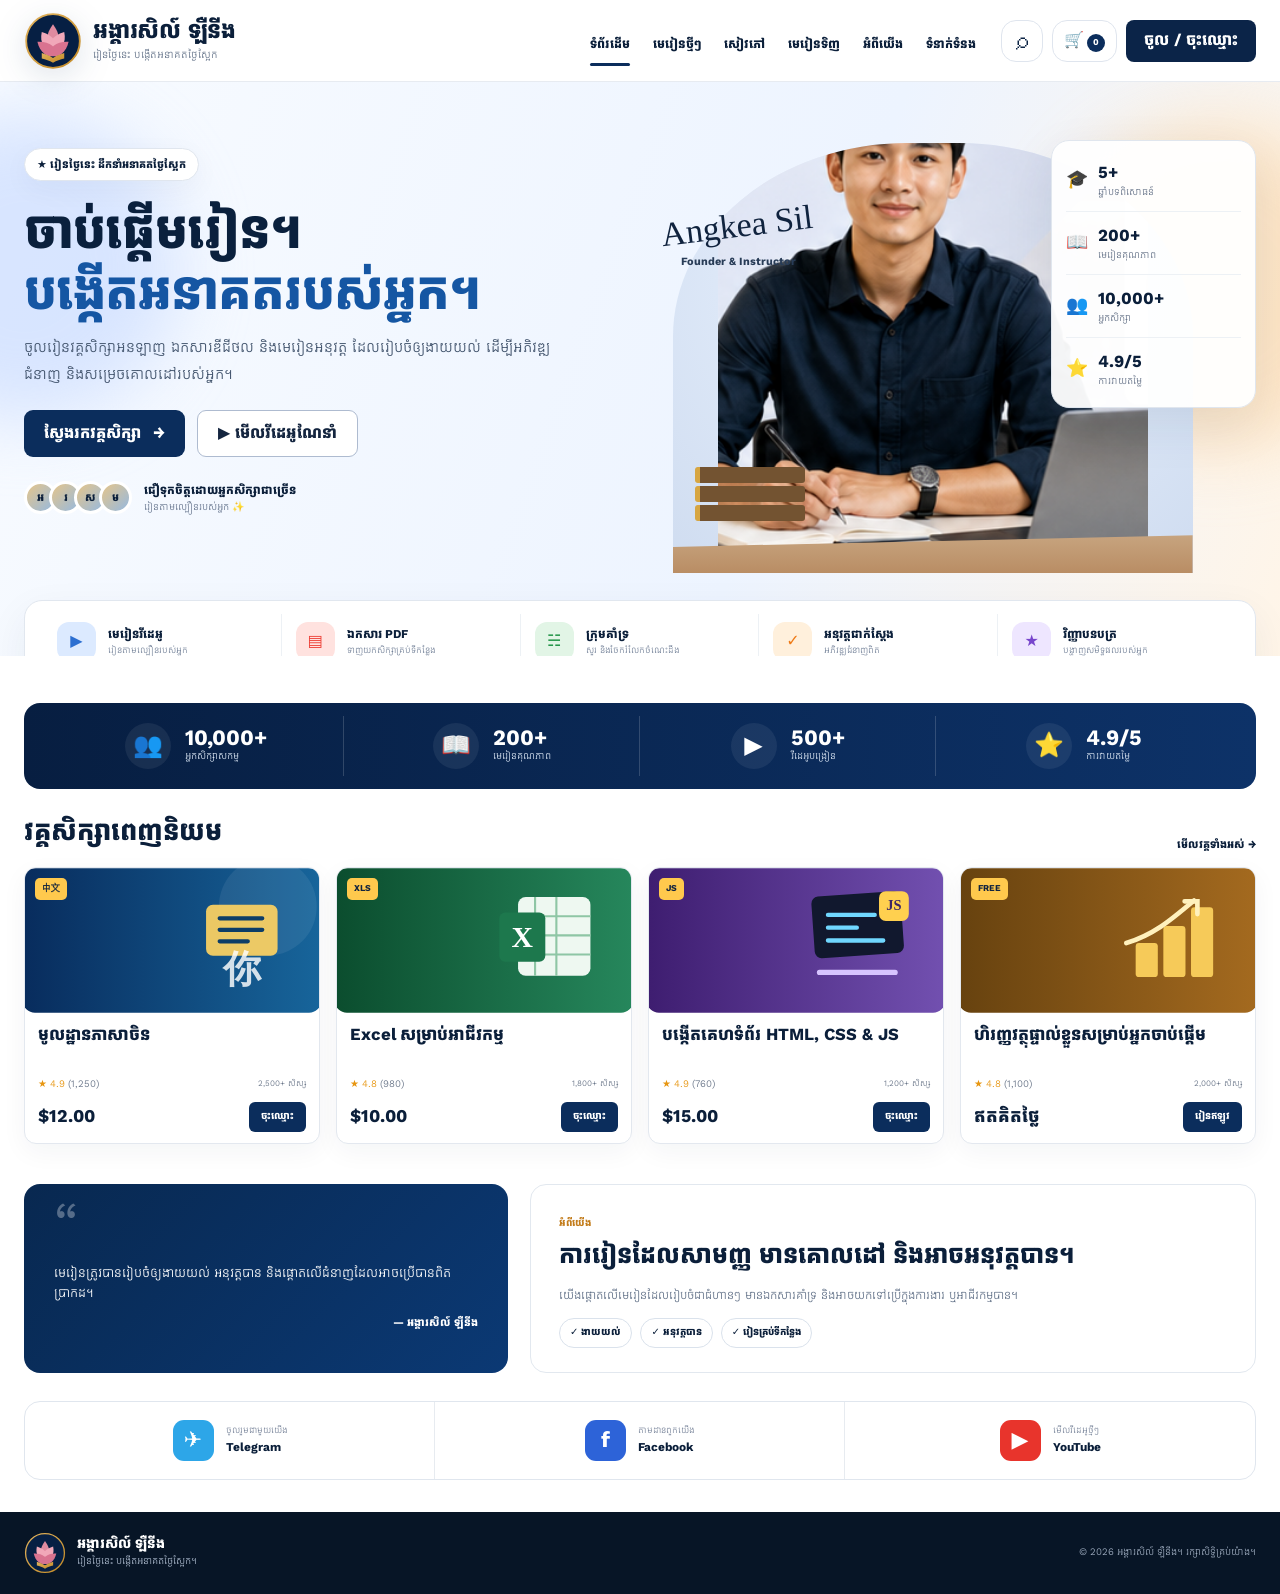
==== index.html @ fa9a6a2e "Add files via upload" ====
<!doctype html>
<html lang="km">
<head>
  <meta charset="utf-8">
  <meta name="viewport" content="width=device-width, initial-scale=1">
  <meta name="description" content="អង្គារសិល៍ ឡឺនីង — វគ្គសិក្សាអនឡាញ និងជំនាញអនុវត្ត។">
  <meta name="theme-color" content="#ffffff">
  <title>អង្គារសិល៍ ឡឺនីង</title>
  <link rel="preconnect" href="https://fonts.googleapis.com">
  <link rel="preconnect" href="https://fonts.gstatic.com" crossorigin>
  <link href="https://fonts.googleapis.com/css2?family=Kantumruy+Pro:wght@400;500;600;700;800&display=swap" rel="stylesheet">
  <link rel="stylesheet" href="style.css">
</head>
<body>
<header class="site-header" id="home">
  <div class="container nav-wrap">
    <a class="brand" href="#home" aria-label="អង្គារសិល៍ ឡឺនីង">
      <img src="assets/logo.svg" alt="ឡូហ្គូ អង្គារសិល៍ ឡឺនីង">
      <span>
        <strong>អង្គារសិល៍ ឡឺនីង</strong>
        <small>រៀនថ្ងៃនេះ បង្កើតអនាគតថ្ងៃស្អែក</small>
      </span>
    </a>
    <button class="menu-toggle" id="menuToggle" type="button">☰</button>
    <nav id="navMenu">
      <a class="active" href="#home">ទំព័រដើម</a>
      <a href="#" id="popularCoursesBtn">មេរៀនថ្មីៗ</a>
      <a href="#" id="ebooksBtn">សៀវភៅ</a>
      <a href="my-courses.html">មេរៀនទិញ</a>
      <a href="#about">អំពីយើង</a>
      <a href="#contact">ទំនាក់ទំនង</a>
    </nav>
    <div class="nav-actions">
      <button class="round-btn" id="searchBtn" aria-label="ស្វែងរក">⌕</button>
      <button class="cart-btn" id="cartBtn" aria-label="កន្ត្រក">🛒<b>0</b></button>
      <button class="dark-btn login-open">ចូល / ចុះឈ្មោះ</button>
    </div>
  </div>
</header>

<main>
  <section class="hero">
    <div class="hero-decor hero-decor-a"></div>
    <div class="hero-decor hero-decor-b"></div>
    <div class="container hero-grid">
      <div class="hero-copy">
        <div class="hero-pill">★ រៀនថ្ងៃនេះ ដឹកនាំអនាគតថ្ងៃស្អែក</div>
        <h1>ចាប់ផ្តើមរៀន។<br><span>បង្កើតអនាគតរបស់អ្នក។</span></h1>
        <p>ចូលរៀនវគ្គសិក្សាអនឡាញ ឯកសារឌីជីថល និងមេរៀនអនុវត្ត ដែលរៀបចំឲ្យងាយយល់ ដើម្បីអភិវឌ្ឍជំនាញ និងសម្រេចគោលដៅរបស់អ្នក។</p>
        <div class="hero-buttons">
          <a class="primary-btn" href="#courses">ស្វែងរកវគ្គសិក្សា <span>→</span></a>
          <button class="outline-btn" id="watchIntro" type="button">▶ មើលវីដេអូណែនាំ</button>
        </div>
        <div class="trust-row">
          <div class="avatar-stack"><span>អ</span><span>រ</span><span>ស</span><span>ម</span></div>
          <div><strong>ជឿទុកចិត្តដោយអ្នកសិក្សាជាច្រើន</strong><small>រៀនតាមល្បឿនរបស់អ្នក ✨</small></div>
        </div>
      </div>

      <div class="hero-visual">
        <div class="signature-card"><span>Angkea Sil</span><small>Founder & Instructor</small></div>
        <div class="instructor-stage">
          <img class="instructor-img" src="assets/instructor-reference.png" alt="គ្រូបង្រៀន">
          <div class="desk-books"><i></i><i></i><i></i></div>
        </div>
        <div class="hero-stats">
          <article><b>🎓</b><div><strong>5+</strong><small>ឆ្នាំបទពិសោធន៍</small></div></article>
          <article><b>📖</b><div><strong>200+</strong><small>មេរៀនគុណភាព</small></div></article>
          <article><b>👥</b><div><strong>10,000+</strong><small>អ្នកសិក្សា</small></div></article>
          <article><b>⭐</b><div><strong>4.9/5</strong><small>ការវាយតម្លៃ</small></div></article>
        </div>
      </div>
    </div>

    <div class="container feature-strip" id="ebooks">
      <article><span class="ic blue">▶</span><div><strong>មេរៀនវីដេអូ</strong><small>រៀនតាមល្បឿនរបស់អ្នក</small></div></article>
      <article><span class="ic red">▤</span><div><strong>ឯកសារ PDF</strong><small>ទាញយកសិក្សាគ្រប់ទីកន្លែង</small></div></article>
      <article><span class="ic green">☵</span><div><strong>ក្រុមគាំទ្រ</strong><small>សួរ និងចែករំលែកចំណេះដឹង</small></div></article>
      <article><span class="ic orange">✓</span><div><strong>អនុវត្តជាក់ស្តែង</strong><small>អភិវឌ្ឍជំនាញពិត</small></div></article>
      <article><span class="ic purple">★</span><div><strong>វិញ្ញាបនបត្រ</strong><small>បង្ហាញសមិទ្ធផលរបស់អ្នក</small></div></article>
    </div>
  </section>

  <section class="numbers-section">
    <div class="container numbers-bar">
      <article><span>👥</span><div><strong>10,000+</strong><small>អ្នកសិក្សាសកម្ម</small></div></article>
      <article><span>📖</span><div><strong>200+</strong><small>មេរៀនគុណភាព</small></div></article>
      <article><span>▶</span><div><strong>500+</strong><small>វីដេអូបង្រៀន</small></div></article>
      <article><span>⭐</span><div><strong>4.9/5</strong><small>ការវាយតម្លៃ</small></div></article>
    </div>
  </section>

  <section class="courses" id="courses">
    <div class="container">
      <div class="section-head"><h2>វគ្គសិក្សាពេញនិយម</h2><a href="#courses">មើលវគ្គទាំងអស់ →</a></div>
      <div class="course-grid">
        <article class="course-card">
          <div class="course-thumb"><img src="assets/course-chinese-v12.svg" alt="មូលដ្ឋានភាសាចិន"><span>中文</span></div>
          <div class="course-body"><h3>មូលដ្ឋានភាសាចិន</h3><div class="course-meta">★ 4.9 <em>(1,250)</em><small>2,500+ សិស្ស</small></div><div class="course-bottom"><strong>$12.00</strong><a class="enroll-btn" href="payment.html?courseId=chinese-basics">ចុះឈ្មោះ</a></div></div>
        </article>
        <article class="course-card">
          <div class="course-thumb"><img src="assets/course-excel-v12.svg" alt="Excel សម្រាប់អាជីវកម្ម"><span>XLS</span></div>
          <div class="course-body"><h3>Excel សម្រាប់អាជីវកម្ម</h3><div class="course-meta">★ 4.8 <em>(980)</em><small>1,800+ សិស្ស</small></div><div class="course-bottom"><strong>$10.00</strong><a class="enroll-btn" href="payment.html?courseId=excel-business">ចុះឈ្មោះ</a></div></div>
        </article>
        <article class="course-card">
          <div class="course-thumb"><img src="assets/course-web-v12.svg" alt="បង្កើតគេហទំព័រ"><span>JS</span></div>
          <div class="course-body"><h3>បង្កើតគេហទំព័រ HTML, CSS & JS</h3><div class="course-meta">★ 4.9 <em>(760)</em><small>1,200+ សិស្ស</small></div><div class="course-bottom"><strong>$15.00</strong><a class="enroll-btn" href="payment.html?courseId=website-basics">ចុះឈ្មោះ</a></div></div>
        </article>
        <article class="course-card" id="free">
          <div class="course-thumb"><img src="assets/course-finance-v12.svg" alt="ហិរញ្ញវត្ថុផ្ទាល់ខ្លួន"><span>FREE</span></div>
          <div class="course-body"><h3>ហិរញ្ញវត្ថុផ្ទាល់ខ្លួនសម្រាប់អ្នកចាប់ផ្តើម</h3><div class="course-meta">★ 4.8 <em>(1,100)</em><small>2,000+ សិស្ស</small></div><div class="course-bottom"><strong>ឥតគិតថ្លៃ</strong><button class="free-btn">រៀនឥឡូវ</button></div></div>
        </article>
      </div>
    </div>
  </section>

  <section class="lower-content" id="about">
    <div class="container lower-grid">
      <article class="testimonial"><span>“</span><p>មេរៀនត្រូវបានរៀបចំឲ្យងាយយល់ អនុវត្តបាន និងផ្តោតលើជំនាញដែលអាចប្រើបានពិតប្រាកដ។</p><strong>— អង្គារសិល៍ ឡឺនីង</strong></article>
      <article class="about-card"><small>អំពីយើង</small><h2>ការរៀនដែលសាមញ្ញ មានគោលដៅ និងអាចអនុវត្តបាន។</h2><p>យើងផ្តោតលើមេរៀនដែលរៀបចំជាជំហានៗ មានឯកសារគាំទ្រ និងអាចយកទៅប្រើក្នុងការងារ ឬអាជីវកម្មបាន។</p><div class="chips"><span>✓ ងាយយល់</span><span>✓ អនុវត្តបាន</span><span>✓ រៀនគ្រប់ទីកន្លែង</span></div></article>
    </div>
  </section>

  <section class="social" id="contact"><div class="container social-grid"><a href="#"><b class="telegram">✈</b><span><small>ចូលរួមជាមួយយើង</small><strong>Telegram</strong></span></a><a href="#"><b class="facebook">f</b><span><small>តាមដានពួកយើង</small><strong>Facebook</strong></span></a><a href="#"><b class="youtube">▶</b><span><small>មើលវីដេអូថ្មីៗ</small><strong>YouTube</strong></span></a></div></section>
</main>

<footer><div class="container footer-wrap"><a class="brand footer-brand" href="#home"><img src="assets/logo.svg" alt=""><span><strong>អង្គារសិល៍ ឡឺនីង</strong><small>រៀនថ្ងៃនេះ បង្កើតអនាគតថ្ងៃស្អែក។</small></span></a><p>© 2026 អង្គារសិល៍ ឡឺនីង។ រក្សាសិទ្ធិគ្រប់យ៉ាង។</p></div></footer>


<!-- Popular courses popup -->
<div class="modal premium-modal" id="popularCoursesModal">
  <div class="modal-card popular-modal-card">
    <button data-close="popularCoursesModal" aria-label="បិទ">×</button>
    <div class="modal-kicker">មេរៀនថ្មីៗ</div>
    <h3>វគ្គសិក្សាពេញនិយម</h3>
    <p class="modal-lead">ជ្រើសរើសវគ្គដែលអ្នកចង់រៀន ហើយចាប់ផ្តើមអភិវឌ្ឍជំនាញរបស់អ្នក។</p>

    <div class="popular-popup-grid">
      <a class="popup-course search-buy" href="payment.html?courseId=chinese-basics">
        <img src="assets/course-chinese-v12.svg" alt="មូលដ្ឋានភាសាចិន">
        <span><small>ភាសា</small><strong>មូលដ្ឋានភាសាចិន</strong><b>$12.00</b></span>
      </a>
      <a class="popup-course search-buy" href="payment.html?courseId=excel-business">
        <img src="assets/course-excel-v12.svg" alt="Excel សម្រាប់អាជីវកម្ម">
        <span><small>អាជីវកម្ម</small><strong>Excel សម្រាប់អាជីវកម្ម</strong><b>$10.00</b></span>
      </a>
      <a class="popup-course search-buy" href="payment.html?courseId=website-basics">
        <img src="assets/course-web-v12.svg" alt="បង្កើតគេហទំព័រ">
        <span><small>បច្ចេកវិទ្យា</small><strong>បង្កើតគេហទំព័រ</strong><b>$15.00</b></span>
      </a>
      <a class="popup-course" href="#free" data-close-link="popularCoursesModal">
        <img src="assets/course-finance-v12.svg" alt="ហិរញ្ញវត្ថុផ្ទាល់ខ្លួន">
        <span><small>ឥតគិតថ្លៃ</small><strong>ហិរញ្ញវត្ថុផ្ទាល់ខ្លួន</strong><b>FREE</b></span>
      </a>
    </div>
  </div>
</div>

<!-- E-books coming-soon popup -->
<div class="modal premium-modal" id="ebooksModal">
  <div class="modal-card ebooks-modal-card">
    <button data-close="ebooksModal" aria-label="បិទ">×</button>
    <div class="coming-icon">📚</div>
    <div class="modal-kicker">សៀវភៅ</div>
    <h3>ឆាប់ៗនេះ</h3>
    <p>យើងកំពុងរៀបចំសៀវភៅ និងឯកសារសិក្សាថ្មីៗ ដើម្បីឲ្យអ្នកអាចអាន និងទាញយកបានកាន់តែងាយស្រួល។</p>
    <div class="coming-tags"><span>PDF</span><span>E-book</span><span>Worksheet</span></div>
  </div>
</div>

<div class="modal" id="introModal"><div class="modal-card"><button data-close="introModal">×</button><div class="play-big">▶</div><h3>វីដេអូណែនាំ</h3><p>វីដេអូណែនាំនឹងដាក់នៅ Version បន្ទាប់។</p></div></div>
<div class="modal" id="authModal"><div class="modal-card auth-card"><button data-close="authModal">×</button><h3>ចូល / ចុះឈ្មោះ</h3><div class="auth-tabs"><button class="auth-tab active" data-tab="login">ចូលគណនី</button><button class="auth-tab" data-tab="signup">ចុះឈ្មោះ</button></div><form class="auth-form active" data-panel="login"><input type="email" placeholder="អ៊ីមែល" required><input type="password" placeholder="ពាក្យសម្ងាត់" required><button class="primary-btn" type="submit">ចូលគណនី</button></form><form class="auth-form" data-panel="signup"><input type="text" placeholder="ឈ្មោះពេញ" required><input type="email" placeholder="អ៊ីមែល" required><input type="password" placeholder="ពាក្យសម្ងាត់" required><button class="primary-btn" type="submit">បង្កើតគណនី</button></form><small class="demo-note">ប្រព័ន្ធគណនីពិតនឹងភ្ជាប់នៅ Version បន្ទាប់។</small></div></div>
<div class="modal" id="searchModal"><div class="modal-card search-card"><button data-close="searchModal">×</button><h3>ស្វែងរកវគ្គសិក្សា</h3><input id="courseSearch" type="search" placeholder="វាយឈ្មោះវគ្គសិក្សា..."><div id="searchResults"></div></div></div>
<div class="purchase-modal" id="purchaseModal"><div class="purchase-card"><button id="purchaseClose">×</button><div class="purchase-head"><strong>🔐 ទូទាត់ដោយ ABA KHQR</strong><small>ការទូទាត់មានសុវត្ថិភាព</small></div><iframe id="purchaseFrame" title="ABA KHQR Payment" src="about:blank"></iframe></div></div>
<div class="toast" id="toast"></div>
<script src="script.js"></script>
</body></html>
---- style.css ----
*{box-sizing:border-box}html{scroll-behavior:smooth}body{margin:0;font-family:"Kantumruy Pro",system-ui,sans-serif;color:#0b1f3a;background:#fff;line-height:1.55}a{text-decoration:none;color:inherit}button,input{font:inherit}.container{width:min(1280px,calc(100% - 48px));margin:auto}.site-header{height:78px;background:#fff;border-bottom:1px solid #e7ebf1;display:flex;align-items:center;position:sticky;top:0;z-index:40}.nav-wrap{display:flex;align-items:center;gap:22px}.brand{display:flex;align-items:center;gap:11px;min-width:255px}.brand img{width:52px;height:52px;object-fit:contain}.brand span{display:grid}.brand strong{font-size:20px;font-weight:800;line-height:1.1}.brand small{font-size:10px;color:#6b778b;margin-top:3px}nav{display:flex;gap:28px;margin-left:auto;align-items:center}nav a{font-size:13px;font-weight:700;position:relative;padding:29px 0 22px}nav a:after{content:"";position:absolute;bottom:10px;height:3px;border-radius:5px;background:#0b2d5c;left:50%;right:50%;transition:.2s}nav a:hover:after,nav a.active:after{left:0;right:0}.nav-actions{display:flex;gap:9px;align-items:center}.round-btn,.cart-btn{height:42px;border:1px solid #dfe5ee;background:#fff;border-radius:15px;color:#0c2445;cursor:pointer}.round-btn{width:42px;font-size:24px}.cart-btn{padding:0 11px}.cart-btn b{display:inline-grid;place-items:center;min-width:18px;height:18px;border-radius:50%;font-size:9px;background:#0b2d5c;color:#fff;margin-left:3px}.dark-btn,.gold-btn{height:42px;border:0;border-radius:8px;padding:0 17px;font-weight:700;cursor:pointer}.dark-btn{background:#0b2448;color:#fff}.gold-btn{display:grid;place-items:center;background:linear-gradient(135deg,#d5a044,#bb7f20);color:#fff}.menu-toggle{display:none;border:0;background:none;font-size:25px}.hero{position:relative;overflow:hidden;background:linear-gradient(110deg,#f8fbff 0%,#edf4ff 61%,#fff5e8 100%);padding-top:36px}.hero-decor{position:absolute;border-radius:50%;filter:blur(35px);opacity:.55}.hero-decor-a{width:310px;height:310px;background:#bfd4ff;left:-130px;top:30px}.hero-decor-b{width:330px;height:330px;background:#ffd8a6;right:-100px;top:40px}.hero-grid{display:grid;grid-template-columns:.95fr 1.05fr;min-height:455px;align-items:end;position:relative}.hero-copy{padding:30px 0 58px;max-width:605px}.hero-pill{display:inline-flex;background:#fff;border:1px solid #e0e6ee;border-radius:99px;padding:7px 12px;font-size:11px;font-weight:700;box-shadow:0 8px 28px #0b2d5c0b}.hero h1{font-size:52px;line-height:1.16;margin:20px 0 12px;color:#0a203d;letter-spacing:-.02em}.hero h1 span{color:#1556a3}.hero-copy>p{font-size:15px;color:#43556e;max-width:560px;line-height:1.8;margin:0 0 22px}.hero-buttons{display:flex;gap:12px}.primary-btn,.outline-btn{height:47px;border-radius:9px;padding:0 20px;font-weight:800;cursor:pointer}.primary-btn{border:0;background:#0b2d5c;color:#fff;display:inline-flex;align-items:center;gap:12px}.outline-btn{border:1px solid #aebbd0;background:#fff;color:#14253f}.trust-row{display:flex;align-items:center;gap:12px;margin-top:24px}.avatar-stack{display:flex}.avatar-stack span{width:33px;height:33px;border:3px solid #fff;border-radius:50%;margin-left:-8px;background:linear-gradient(135deg,#e5c58b,#96b9df);display:grid;place-items:center;font-size:11px;font-weight:800}.avatar-stack span:first-child{margin-left:0}.trust-row>div:last-child{display:grid}.trust-row strong{font-size:12px}.trust-row small{font-size:10px;color:#697890}.hero-visual{height:100%;position:relative;display:flex;justify-content:center;align-items:flex-end}.signature-card{position:absolute;left:8%;top:18%;z-index:4;display:grid}.signature-card span{font-family:cursive;font-size:34px;transform:rotate(-7deg);color:#10233e}.signature-card small{font-size:11px;font-weight:700;margin-left:20px;color:#283c57}.instructor-stage{width:520px;height:430px;position:relative;overflow:hidden;border-radius:45% 45% 0 0;background:radial-gradient(circle at 50% 28%,#fff,#dce7f7 54%,#cfdcf0 100%)}.instructor-img{position:absolute;width:430px;height:auto;left:50%;bottom:0;transform:translateX(-50%);object-fit:cover;filter:saturate(.96) contrast(1.01)}.instructor-stage:after{content:"";position:absolute;left:0;right:0;bottom:0;height:58px;background:linear-gradient(#ceb08d,#b98d64);clip-path:polygon(0 55%,100% 35%,100% 100%,0 100%)}.desk-books{position:absolute;left:22px;bottom:52px;width:110px;z-index:3}.desk-books i{display:block;height:16px;border-radius:3px;margin-top:3px;background:#735331;border-left:5px solid #d7a642}.hero-stats{position:absolute;right:0;top:22px;width:205px;background:rgba(255,255,255,.95);border:1px solid #e0e6ee;border-radius:18px;padding:8px 14px;box-shadow:0 18px 50px #17365718;z-index:5}.hero-stats article{display:flex;align-items:center;gap:10px;padding:10px 0;border-bottom:1px solid #edf1f5}.hero-stats article:last-child{border:0}.hero-stats b{font-size:18px}.hero-stats div{display:grid}.hero-stats strong{font-size:17px}.hero-stats small{font-size:10px;color:#68758a}.feature-strip{background:#fff;border:1px solid #e1e7ef;border-radius:18px;padding:13px 18px;display:grid;grid-template-columns:repeat(5,1fr);box-shadow:0 14px 40px #0d294d10;transform:translateY(27px);position:relative;z-index:6}.feature-strip article{display:flex;align-items:center;gap:12px;padding:8px 14px;border-right:1px solid #edf1f5}.feature-strip article:last-child{border-right:0}.feature-strip article>div{display:grid}.feature-strip strong{font-size:12px}.feature-strip small{font-size:9px;color:#738198}.ic{width:39px;height:39px;border-radius:12px;display:grid;place-items:center;font-weight:900}.blue{background:#dceaff;color:#2c6fd1}.red{background:#ffe2df;color:#ed4138}.green{background:#e2f5e6;color:#27974c}.orange{background:#fff0dc;color:#ef7a16}.purple{background:#eee6ff;color:#7745cc}.numbers-section{padding:47px 0 17px}.numbers-bar{border-radius:16px;background:linear-gradient(90deg,#071e41,#0d3268);color:#fff;display:grid;grid-template-columns:repeat(4,1fr);padding:13px 24px}.numbers-bar article{display:flex;align-items:center;justify-content:center;gap:14px;padding:7px 20px;border-right:1px solid #ffffff2a}.numbers-bar article:last-child{border:0}.numbers-bar article>span{width:46px;height:46px;border-radius:50%;background:#ffffff11;display:grid;place-items:center;font-size:24px}.numbers-bar article div{display:grid}.numbers-bar strong{font-size:22px;line-height:1}.numbers-bar small{font-size:10px;color:#d7e3f1}.courses{padding:5px 0 35px}.section-head{display:flex;align-items:end;justify-content:space-between;margin-bottom:14px}.section-head h2{font-size:27px;margin:0}.section-head a{font-size:11px;font-weight:800}.course-grid{display:grid;grid-template-columns:repeat(4,1fr);gap:16px}.course-card{border:1px solid #e3e8ef;border-radius:12px;background:#fff;overflow:hidden;box-shadow:0 8px 26px #10284a0c;transition:.22s}.course-card:hover{transform:translateY(-4px);box-shadow:0 15px 35px #10284a16}.course-thumb{height:145px;position:relative;overflow:hidden}.course-thumb img{width:100%;height:100%;object-fit:cover}.course-thumb>span{position:absolute;top:10px;left:10px;background:#ffc94d;color:#12243f;border-radius:5px;padding:4px 7px;font-size:9px;font-weight:900}.course-body{padding:11px 13px}.course-body h3{font-size:17px;line-height:1.28;margin:0 0 9px;min-height:44px}.course-meta{font-size:10px;color:#e79611}.course-meta em{font-style:normal;color:#6b778a}.course-meta small{float:right;color:#6b778a}.course-bottom{display:flex;align-items:center;justify-content:space-between;margin-top:10px}.course-bottom>strong{font-size:18px}.enroll-btn,.free-btn{border:0;background:#0b2d5c;color:#fff;border-radius:6px;padding:7px 12px;font-size:10px;font-weight:800;cursor:pointer}.lower-content{padding:5px 0 28px}.lower-grid{display:grid;grid-template-columns:.8fr 1.2fr;gap:22px}.testimonial{border-radius:16px;background:linear-gradient(135deg,#082850,#0b3974);color:#fff;padding:24px 30px;position:relative}.testimonial>span{font-size:58px;color:#ffffff50;line-height:.6}.testimonial p{font-size:13px;margin:11px 0}.testimonial strong{font-size:11px;float:right}.about-card{border:1px solid #e2e8ef;border-radius:16px;padding:24px 28px}.about-card>small{font-size:10px;font-weight:800;color:#c37d1d}.about-card h2{font-size:25px;line-height:1.4;margin:4px 0 8px}.about-card p{font-size:12px;color:#66758b;line-height:1.8}.chips{display:flex;gap:8px;flex-wrap:wrap}.chips span{font-size:10px;font-weight:700;padding:6px 10px;border:1px solid #dae2ec;border-radius:99px}.social{padding:0 0 32px}.social-grid{display:grid;grid-template-columns:repeat(3,1fr);border:1px solid #e0e6ee;border-radius:16px;overflow:hidden}.social-grid a{display:flex;align-items:center;justify-content:center;gap:12px;padding:18px;border-right:1px solid #e7ebf0}.social-grid a:last-child{border:0}.social-grid b{width:41px;height:41px;border-radius:11px;display:grid;place-items:center;color:#fff;font-size:22px}.telegram{background:#2da6e8}.facebook{background:#2d63d8}.youtube{background:#e8342c}.social-grid span{display:grid}.social-grid small{font-size:9px;color:#778399}.social-grid strong{font-size:12px}footer{background:#071526;color:#fff;padding:20px 0}.footer-wrap{display:flex;align-items:center;justify-content:space-between}.footer-brand{min-width:auto}.footer-brand img{width:42px;height:42px}.footer-brand strong{font-size:14px}.footer-brand small{color:#a9b7ca}.footer-wrap p{font-size:10px;color:#9ba9bc}.modal,.purchase-modal{position:fixed;inset:0;background:#0614269b;display:none;place-items:center;padding:20px;z-index:100;backdrop-filter:blur(6px)}.modal.open,.purchase-modal.open{display:grid}.modal-card{width:min(450px,100%);background:#fff;border-radius:20px;padding:28px;position:relative;box-shadow:0 30px 80px #00142f44}.modal-card>button,.purchase-card>button{position:absolute;right:14px;top:14px;border:0;width:38px;height:38px;border-radius:50%;background:#edf1f5;color:#33435a;font-size:24px;cursor:pointer}.play-big{width:80px;height:80px;border-radius:50%;display:grid;place-items:center;background:#e8f0fb;color:#1857a3;font-size:29px;margin:16px auto}.modal-card{text-align:center}.auth-card{text-align:left}.auth-tabs{display:grid;grid-template-columns:1fr 1fr;background:#edf2f8;border-radius:10px;padding:4px;margin:13px 0}.auth-tab{border:0;background:transparent;padding:9px;border-radius:8px;font-weight:800}.auth-tab.active{background:#fff;box-shadow:0 4px 12px #10284a12}.auth-form{display:none;gap:9px}.auth-form.active{display:grid}.auth-form input,.search-card input{width:100%;padding:12px;border:1px solid #dbe2eb;border-radius:9px}.auth-form .primary-btn{justify-content:center}.demo-note{display:block;margin-top:12px;text-align:center;color:#748196}.search-card{text-align:left}.search-card #searchResults{display:grid;gap:7px;margin-top:10px}.search-card #searchResults a{display:flex;justify-content:space-between;background:#f4f7fb;border-radius:9px;padding:9px 11px;font-size:11px}.purchase-card{width:min(560px,96vw);height:min(760px,90vh);background:#fff;border-radius:24px;overflow:hidden;position:relative}.purchase-head{height:72px;border-bottom:1px solid #e6ebf1;padding:16px 70px 12px 22px;display:grid;text-align:left}.purchase-head strong{font-size:16px}.purchase-head small{font-size:9px;color:#748196}.purchase-card iframe{width:100%;height:calc(100% - 72px);border:0}.toast{position:fixed;left:50%;bottom:25px;transform:translate(-50%,20px);opacity:0;background:#0b2448;color:#fff;padding:9px 15px;border-radius:9px;font-size:11px;z-index:200;transition:.2s}.toast.show{opacity:1;transform:translate(-50%,0)}body.modal-open{overflow:hidden}@media(max-width:1100px){nav{display:none}.menu-toggle{display:block;margin-left:auto}.nav-actions .dark-btn,.nav-actions .gold-btn{display:none}nav.open{display:flex;position:absolute;left:0;right:0;top:78px;background:#fff;flex-direction:column;gap:0;padding:10px 24px;border-bottom:1px solid #e3e8ef}nav.open a{padding:10px}.hero-grid{grid-template-columns:1fr}.hero-copy{padding-bottom:20px}.hero-visual{min-height:430px}.hero-stats{right:7%}.feature-strip{grid-template-columns:repeat(3,1fr)}.course-grid{grid-template-columns:repeat(2,1fr)}}@media(max-width:720px){.container{width:min(100% - 28px,1280px)}.site-header{height:68px}.brand{min-width:0}.brand img{width:43px;height:43px}.brand strong{font-size:16px}.brand small{display:none}.cart-btn{display:none}nav.open{top:68px}.hero{padding-top:12px}.hero h1{font-size:36px}.hero-copy>p{font-size:13px}.hero-buttons{flex-direction:column}.primary-btn,.outline-btn{justify-content:center}.hero-visual{min-height:365px}.instructor-stage{width:330px;height:340px}.instructor-img{width:330px}.signature-card{left:0;top:20px}.signature-card span{font-size:24px}.hero-stats{width:160px;right:0;top:12px}.hero-stats article:nth-child(2),.hero-stats article:nth-child(3){display:none}.feature-strip{grid-template-columns:1fr;transform:translateY(15px)}.feature-strip article{border-right:0;border-bottom:1px solid #edf1f5}.numbers-section{padding-top:32px}.numbers-bar{grid-template-columns:1fr 1fr;padding:10px}.numbers-bar article{border:0;padding:9px}.numbers-bar strong{font-size:17px}.course-grid{grid-template-columns:1fr}.lower-grid{grid-template-columns:1fr}.social-grid{grid-template-columns:1fr}.social-grid a{border-right:0;border-bottom:1px solid #e7ebf0}.social-grid a:last-child{border-bottom:0}.footer-wrap{flex-direction:column;gap:8px;text-align:center}.purchase-card{height:90vh;border-radius:18px}}

/* v1.3 — Header update */
.site-header .brand{
  min-width:250px;
}
.site-header .brand img{
  width:50px;
  height:50px;
  border-radius:50%;
}
.site-header .brand strong{
  font-size:19px;
  white-space:nowrap;
}
.site-header .brand small{
  font-size:9px;
  color:#65758b;
  white-space:nowrap;
}
.site-header nav{
  gap:23px;
}
.site-header nav a{
  font-size:12.5px;
  white-space:nowrap;
}
.site-header .nav-actions{
  margin-left:3px;
}
.site-header .dark-btn{
  padding:0 18px;
  white-space:nowrap;
}
@media(max-width:1180px){
  .site-header nav{gap:17px}
  .site-header nav a{font-size:11.5px}
  .site-header .brand{min-width:225px}
}


/* =========================================================
   v1.4 — Premium learning hub
   ========================================================= */

/* 1. Larger, stronger brand */
.site-header .brand{
  min-width:285px;
}
.site-header .brand img{
  width:58px;
  height:58px;
  filter:drop-shadow(0 8px 16px #082b5420);
}
.site-header .brand strong{
  font-size:23px;
  font-weight:800;
  letter-spacing:-.01em;
}
.site-header .brand small{
  font-size:10.5px;
  color:#65748a;
  margin-top:4px;
}
.site-header{
  min-height:82px;
}
.site-header nav a{
  font-weight:700;
}

/* Premium popup surfaces */
.premium-modal{
  background:
    radial-gradient(circle at 18% 15%,#335f9f44 0,transparent 30%),
    radial-gradient(circle at 85% 78%,#d99b3940 0,transparent 28%),
    #06172cab;
}
.popular-modal-card{
  width:min(840px,96vw);
  padding:34px;
  border:1px solid #ffffff;
  background:
    linear-gradient(145deg,#ffffff 0%,#f8fbff 60%,#fff8ee 100%);
  box-shadow:0 38px 110px #00142f55;
  text-align:left;
}
.modal-kicker{
  display:inline-flex;
  align-items:center;
  border-radius:999px;
  padding:6px 11px;
  background:#fff0d9;
  color:#ad6d17;
  font-size:10px;
  font-weight:800;
  letter-spacing:.04em;
}
.popular-modal-card h3,
.ebooks-modal-card h3{
  font-size:30px;
  margin:8px 0 4px;
  color:#0b2d5c;
}
.modal-lead{
  color:#65758b;
  margin:0 0 20px;
  font-size:13px;
}
.popular-popup-grid{
  display:grid;
  grid-template-columns:1fr 1fr;
  gap:13px;
}
.popup-course{
  display:grid;
  grid-template-columns:138px 1fr;
  gap:13px;
  align-items:center;
  padding:10px;
  border-radius:16px;
  border:1px solid #e0e7ef;
  background:#fff;
  transition:.22s ease;
  box-shadow:0 8px 25px #0b2d5c0a;
}
.popup-course:hover{
  transform:translateY(-3px);
  border-color:#b9cce3;
  box-shadow:0 15px 36px #0b2d5c16;
}
.popup-course img{
  width:138px;
  height:88px;
  border-radius:12px;
  object-fit:cover;
}
.popup-course>span{
  display:grid;
  min-width:0;
}
.popup-course small{
  font-size:9px;
  font-weight:800;
  color:#b67820;
}
.popup-course strong{
  font-size:14px;
  margin:2px 0 6px;
}
.popup-course b{
  font-size:14px;
  color:#0d3971;
}
.ebooks-modal-card{
  width:min(480px,94vw);
  padding:40px 34px;
  text-align:center;
  background:linear-gradient(150deg,#ffffff,#f7fbff 65%,#fff8ed);
}
.coming-icon{
  width:86px;
  height:86px;
  margin:2px auto 17px;
  border-radius:24px;
  display:grid;
  place-items:center;
  font-size:42px;
  background:linear-gradient(145deg,#e9f2ff,#fff0d8);
  box-shadow:inset 0 0 0 1px #dfe8f2,0 16px 35px #0d31591a;
}
.ebooks-modal-card p{
  color:#627289;
  line-height:1.8;
  font-size:13px;
}
.coming-tags{
  display:flex;
  justify-content:center;
  gap:8px;
  margin-top:17px;
}
.coming-tags span{
  padding:6px 11px;
  border-radius:999px;
  border:1px solid #dce5ef;
  background:#fff;
  color:#294765;
  font-size:9px;
  font-weight:800;
}

/* Purchased lessons page */
.library-page{
  background:
    radial-gradient(circle at 10% 0,#d9e8ff80,transparent 29%),
    radial-gradient(circle at 100% 20%,#ffe8c682,transparent 28%),
    #f8fbff;
  min-height:100vh;
}
.library-header{
  background:#fff;
  border-bottom:1px solid #e3e9f0;
}
.library-nav{
  min-height:80px;
  display:flex;
  align-items:center;
  justify-content:space-between;
  gap:16px;
}
.library-actions{
  display:flex;
  gap:9px;
}
.library-actions a{
  padding:10px 14px;
  border:1px solid #dbe4ee;
  background:#fff;
  border-radius:10px;
  font-size:11px;
  font-weight:800;
}
.library-actions a.primary{
  background:#0b2d5c;
  color:#fff;
  border-color:#0b2d5c;
}
.library-hero{
  padding:54px 0 24px;
}
.library-hero-inner{
  display:grid;
  grid-template-columns:1fr auto;
  align-items:center;
  gap:24px;
  padding:34px 38px;
  border-radius:26px;
  color:#fff;
  background:
    radial-gradient(circle at 82% 50%,#2d66a6 0,transparent 32%),
    linear-gradient(120deg,#071f42,#0d3e7b);
  box-shadow:0 24px 65px #0a2c5524;
}
.library-hero .eyebrow{
  color:#f3c76e;
  font-size:10px;
  font-weight:800;
}
.library-hero h1{
  font-size:34px;
  margin:4px 0 6px;
}
.library-hero p{
  color:#d5e1ee;
  max-width:700px;
  font-size:12px;
}
.library-badge{
  width:128px;
  height:128px;
  border-radius:32px;
  background:#ffffff12;
  border:1px solid #ffffff25;
  display:grid;
  place-items:center;
  font-size:56px;
}
.library-content{
  padding:14px 0 54px;
}
.library-toolbar{
  display:flex;
  justify-content:space-between;
  align-items:end;
  gap:20px;
  margin-bottom:15px;
}
.library-toolbar h2{
  margin:0;
  font-size:25px;
}
.library-toolbar small{
  color:#66768c;
}
.library-grid{
  display:grid;
  grid-template-columns:repeat(3,1fr);
  gap:16px;
}
.owned-card{
  background:#fff;
  border:1px solid #e0e7ef;
  border-radius:18px;
  overflow:hidden;
  box-shadow:0 12px 34px #0a2e570e;
}
.owned-card img{
  width:100%;
  height:165px;
  object-fit:cover;
}
.owned-body{
  padding:15px;
}
.owned-status{
  display:inline-flex;
  padding:5px 9px;
  border-radius:999px;
  background:#e5f7ea;
  color:#247946;
  font-size:9px;
  font-weight:800;
}
.owned-body h3{
  font-size:17px;
  margin:8px 0 5px;
}
.owned-body p{
  font-size:10px;
  color:#66768b;
  min-height:31px;
}
.owned-progress{
  height:7px;
  border-radius:99px;
  background:#edf2f7;
  overflow:hidden;
  margin:11px 0 12px;
}
.owned-progress i{
  display:block;
  height:100%;
  width:8%;
  border-radius:inherit;
  background:linear-gradient(90deg,#1b579e,#d29a3c);
}
.owned-open{
  display:flex;
  justify-content:center;
  align-items:center;
  min-height:40px;
  border-radius:9px;
  background:#0b2d5c;
  color:#fff;
  font-size:11px;
  font-weight:800;
}
.empty-library{
  grid-column:1/-1;
  background:#fff;
  border:1px dashed #cbd7e5;
  border-radius:20px;
  padding:50px 24px;
  text-align:center;
}
.empty-library .empty-icon{
  font-size:48px;
}
.empty-library h3{
  font-size:21px;
  margin:10px 0 5px;
}
.empty-library p{
  color:#66768b;
  font-size:12px;
}
.empty-library a{
  display:inline-flex;
  margin-top:10px;
  padding:10px 15px;
  border-radius:9px;
  background:#0b2d5c;
  color:#fff;
  font-size:11px;
  font-weight:800;
}

/* Course viewer */
.course-view-page{
  min-height:100vh;
  background:#f5f8fc;
}
.course-view-header{
  background:#fff;
  border-bottom:1px solid #e2e8f0;
}
.course-view-nav{
  min-height:72px;
  display:flex;
  justify-content:space-between;
  align-items:center;
}
.course-view-nav a{
  font-size:11px;
  font-weight:800;
}
.course-view-layout{
  display:grid;
  grid-template-columns:330px 1fr;
  gap:20px;
  padding:28px 0 52px;
}
.lesson-sidebar{
  background:#fff;
  border:1px solid #e1e7ef;
  border-radius:18px;
  padding:18px;
  height:max-content;
  position:sticky;
  top:92px;
}
.lesson-sidebar h2{
  font-size:18px;
  margin:0 0 5px;
}
.lesson-sidebar>p{
  font-size:10px;
  color:#6a788d;
}
.module-list{
  display:grid;
  gap:8px;
  margin-top:15px;
}
.module-item{
  border:1px solid #e3e9f0;
  border-radius:11px;
  padding:10px 11px;
  display:grid;
  grid-template-columns:28px 1fr;
  gap:8px;
  align-items:center;
}
.module-item b{
  width:28px;height:28px;border-radius:8px;
  display:grid;place-items:center;
  background:#edf4fb;color:#185598;font-size:10px;
}
.module-item span{display:grid}
.module-item strong{font-size:11px}
.module-item small{font-size:9px;color:#758399}
.lesson-main{
  display:grid;
  gap:15px;
}
.lesson-player{
  min-height:430px;
  border-radius:20px;
  overflow:hidden;
  background:
    radial-gradient(circle at 70% 25%,#2d66a5 0,transparent 26%),
    linear-gradient(135deg,#071d3d,#0c3b74);
  display:grid;
  place-items:center;
  color:#fff;
  position:relative;
}
.lesson-player:after{
  content:"";
  position:absolute;
  inset:0;
  background-image:radial-gradient(#ffffff12 1px,transparent 1px);
  background-size:22px 22px;
}
.lesson-player-inner{
  position:relative;
  z-index:2;
  text-align:center;
  padding:30px;
}
.lesson-player .play-button{
  width:86px;height:86px;border-radius:50%;
  margin:auto;
  background:#ffffff18;
  border:1px solid #ffffff33;
  display:grid;place-items:center;
  font-size:32px;
}
.lesson-player h1{font-size:28px;margin:18px 0 4px}
.lesson-player p{color:#ccdae9;font-size:11px}
.lesson-info{
  background:#fff;
  border:1px solid #e1e7ef;
  border-radius:18px;
  padding:20px 22px;
}
.lesson-info h3{margin:0 0 7px;font-size:18px}
.lesson-info p{font-size:11px;color:#65758a;line-height:1.8}

@media(max-width:980px){
  .popular-popup-grid{grid-template-columns:1fr}
  .library-grid{grid-template-columns:1fr 1fr}
  .course-view-layout{grid-template-columns:1fr}
  .lesson-sidebar{position:static}
}
@media(max-width:720px){
  .site-header .brand{min-width:0}
  .site-header .brand img{width:48px;height:48px}
  .site-header .brand strong{font-size:17px}
  .popular-modal-card{padding:24px 18px}
  .popup-course{grid-template-columns:105px 1fr}
  .popup-course img{width:105px;height:75px}
  .library-hero-inner{grid-template-columns:1fr;padding:28px 24px}
  .library-badge{display:none}
  .library-grid{grid-template-columns:1fr}
  .library-actions a:first-child{display:none}
  .course-view-layout{padding-top:18px}
  .lesson-player{min-height:310px}
}
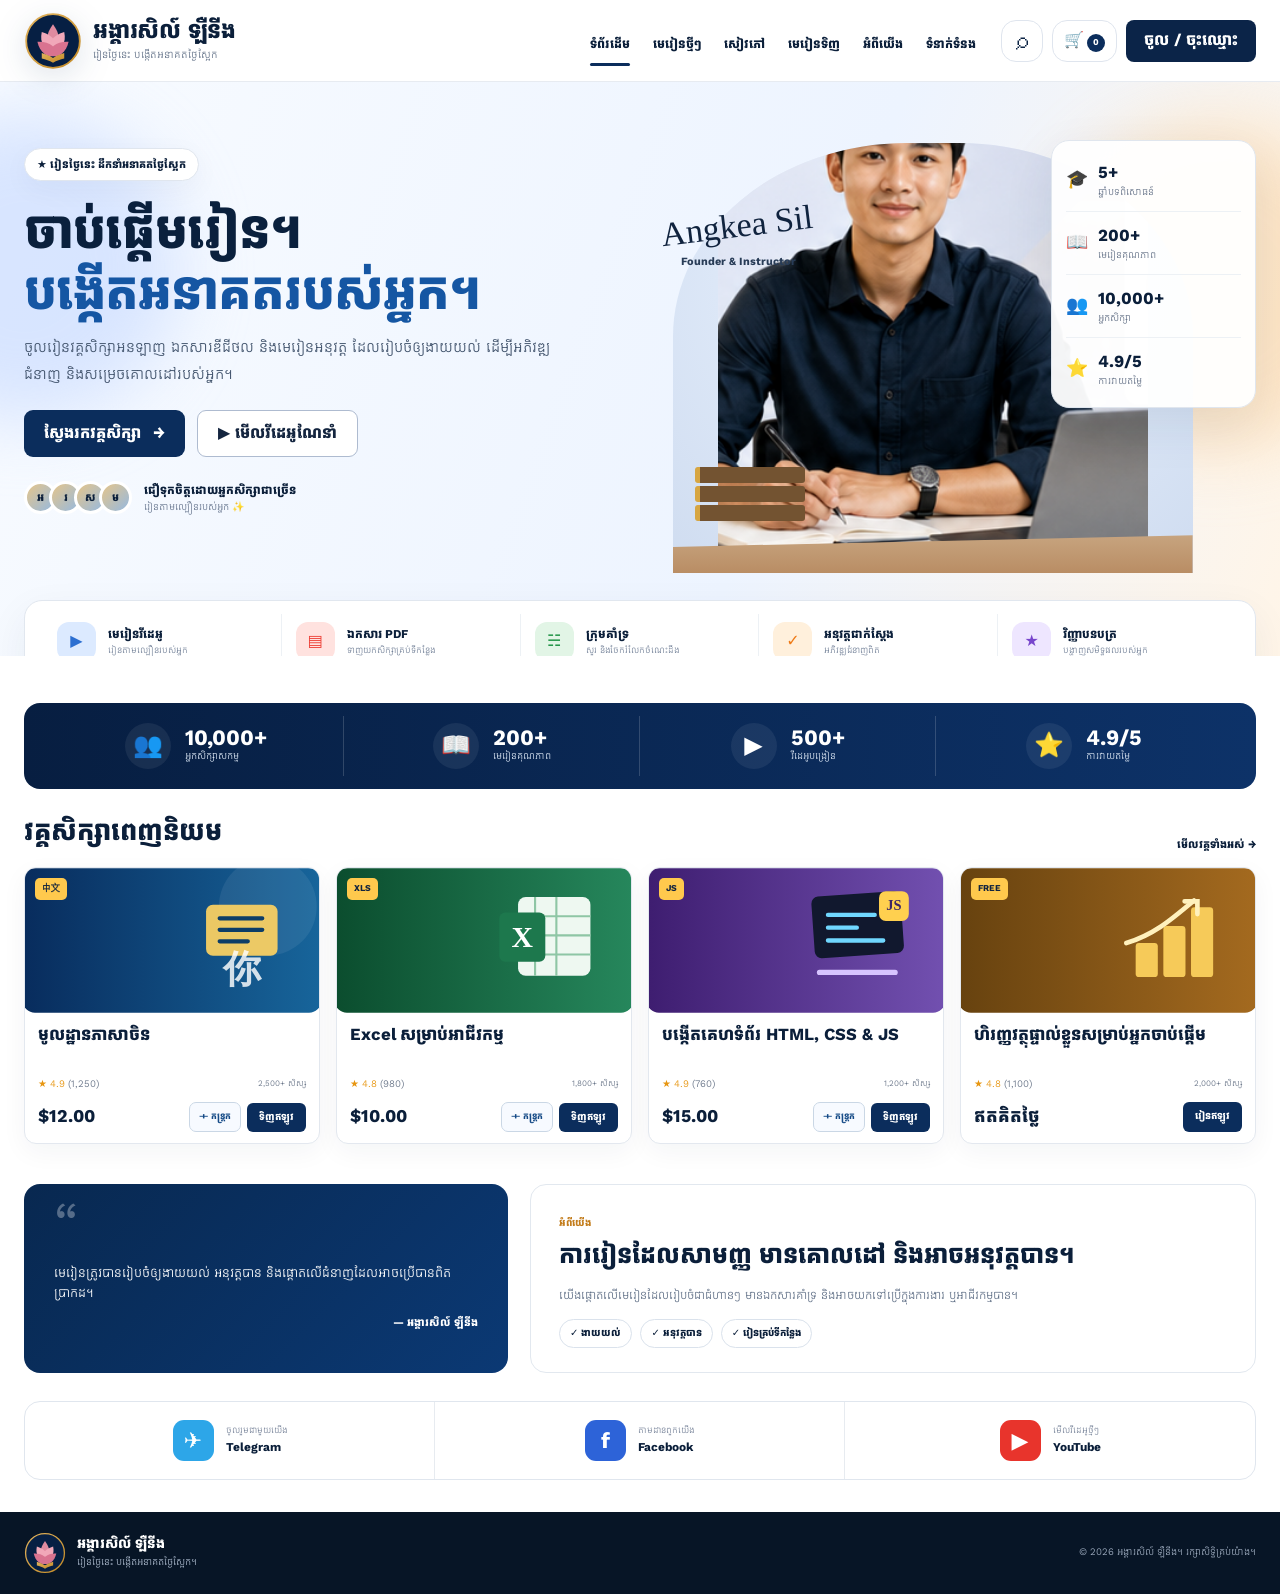
==== commit 29dffbd0: "Add files via upload" ====
--- a/index.html
+++ b/index.html
@@ -96,15 +96,24 @@
       <div class="course-grid">
         <article class="course-card">
           <div class="course-thumb"><img src="assets/course-chinese-v12.svg" alt="មូលដ្ឋានភាសាចិន"><span>中文</span></div>
-          <div class="course-body"><h3>មូលដ្ឋានភាសាចិន</h3><div class="course-meta">★ 4.9 <em>(1,250)</em><small>2,500+ សិស្ស</small></div><div class="course-bottom"><strong>$12.00</strong><a class="enroll-btn" href="payment.html?courseId=chinese-basics">ចុះឈ្មោះ</a></div></div>
+          <div class="course-body"><h3>មូលដ្ឋានភាសាចិន</h3><div class="course-meta">★ 4.9 <em>(1,250)</em><small>2,500+ សិស្ស</small></div><div class="course-bottom"><strong>$12.00</strong><div class="course-actions">
+      <button class="add-cart-btn" type="button" data-course-id="chinese-basics" aria-label="បន្ថែមទៅកន្ត្រក">＋ កន្ត្រក</button>
+      <a class="enroll-btn" href="payment.html?courseId=chinese-basics">ទិញឥឡូវ</a>
+    </div></div></div>
         </article>
         <article class="course-card">
           <div class="course-thumb"><img src="assets/course-excel-v12.svg" alt="Excel សម្រាប់អាជីវកម្ម"><span>XLS</span></div>
-          <div class="course-body"><h3>Excel សម្រាប់អាជីវកម្ម</h3><div class="course-meta">★ 4.8 <em>(980)</em><small>1,800+ សិស្ស</small></div><div class="course-bottom"><strong>$10.00</strong><a class="enroll-btn" href="payment.html?courseId=excel-business">ចុះឈ្មោះ</a></div></div>
+          <div class="course-body"><h3>Excel សម្រាប់អាជីវកម្ម</h3><div class="course-meta">★ 4.8 <em>(980)</em><small>1,800+ សិស្ស</small></div><div class="course-bottom"><strong>$10.00</strong><div class="course-actions">
+      <button class="add-cart-btn" type="button" data-course-id="excel-business" aria-label="បន្ថែមទៅកន្ត្រក">＋ កន្ត្រក</button>
+      <a class="enroll-btn" href="payment.html?courseId=excel-business">ទិញឥឡូវ</a>
+    </div></div></div>
         </article>
         <article class="course-card">
           <div class="course-thumb"><img src="assets/course-web-v12.svg" alt="បង្កើតគេហទំព័រ"><span>JS</span></div>
-          <div class="course-body"><h3>បង្កើតគេហទំព័រ HTML, CSS & JS</h3><div class="course-meta">★ 4.9 <em>(760)</em><small>1,200+ សិស្ស</small></div><div class="course-bottom"><strong>$15.00</strong><a class="enroll-btn" href="payment.html?courseId=website-basics">ចុះឈ្មោះ</a></div></div>
+          <div class="course-body"><h3>បង្កើតគេហទំព័រ HTML, CSS & JS</h3><div class="course-meta">★ 4.9 <em>(760)</em><small>1,200+ សិស្ស</small></div><div class="course-bottom"><strong>$15.00</strong><div class="course-actions">
+      <button class="add-cart-btn" type="button" data-course-id="website-basics" aria-label="បន្ថែមទៅកន្ត្រក">＋ កន្ត្រក</button>
+      <a class="enroll-btn" href="payment.html?courseId=website-basics">ទិញឥឡូវ</a>
+    </div></div></div>
         </article>
         <article class="course-card" id="free">
           <div class="course-thumb"><img src="assets/course-finance-v12.svg" alt="ហិរញ្ញវត្ថុផ្ទាល់ខ្លួន"><span>FREE</span></div>
@@ -164,7 +173,36 @@
     <div class="modal-kicker">សៀវភៅ</div>
     <h3>ឆាប់ៗនេះ</h3>
     <p>យើងកំពុងរៀបចំសៀវភៅ និងឯកសារសិក្សាថ្មីៗ ដើម្បីឲ្យអ្នកអាចអាន និងទាញយកបានកាន់តែងាយស្រួល។</p>
-    <div class="coming-tags"><span>PDF</span><span>E-book</span><span>Worksheet</span></div>
+  </div>
+</div>
+
+
+<!-- Shopping cart popup -->
+<div class="modal premium-modal" id="cartModal">
+  <div class="modal-card cart-modal-card">
+    <button data-close="cartModal" aria-label="បិទ">×</button>
+
+    <div class="cart-title-row">
+      <div>
+        <div class="modal-kicker">កន្ត្រករបស់អ្នក</div>
+        <h3>ពិនិត្យមេរៀនមុនទូទាត់</h3>
+        <p>ពិនិត្យមេរៀន តម្លៃ និងសរុបមុនចាប់ផ្តើមការទូទាត់។</p>
+      </div>
+      <div class="cart-bag">🛒</div>
+    </div>
+
+    <div class="cart-list" id="cartList"></div>
+
+    <div class="cart-summary">
+      <div><span>ចំនួនមេរៀន</span><strong id="cartItemCount">0</strong></div>
+      <div class="cart-total-row"><span>សរុបតម្លៃ</span><strong id="cartTotal">$0.00</strong></div>
+    </div>
+
+    <div class="cart-checkout-note" id="cartCheckoutNote">
+      ABA PayWay បច្ចុប្បន្នទូទាត់មួយវគ្គម្តង។ សរុបខាងលើសម្រាប់ឆែកមើលកន្ត្រករបស់អ្នក។
+    </div>
+
+    <button class="cart-checkout-btn" id="cartCheckoutBtn" type="button">ចាប់ផ្តើមទូទាត់</button>
   </div>
 </div>
 
--- a/style.css
+++ b/style.css
@@ -508,3 +508,268 @@
   .course-view-layout{padding-top:18px}
   .lesson-player{min-height:310px}
 }
+
+
+/* ============================================================
+   v1.5 — Cart popup + course actions
+   ============================================================ */
+.course-bottom{
+  gap:10px;
+}
+.course-actions{
+  display:flex;
+  align-items:center;
+  gap:6px;
+}
+.add-cart-btn{
+  border:1px solid #cad7e5;
+  background:#f7faff;
+  color:#164b87;
+  border-radius:7px;
+  padding:7px 9px;
+  font-size:9px;
+  font-weight:800;
+  cursor:pointer;
+  transition:.2s ease;
+  white-space:nowrap;
+}
+.add-cart-btn:hover{
+  background:#eaf3ff;
+  border-color:#abc3df;
+}
+.enroll-btn{
+  white-space:nowrap;
+}
+
+/* Books popup: intentionally minimal after removing format pills */
+.ebooks-modal-card{
+  padding-bottom:42px;
+}
+.ebooks-modal-card p{
+  margin-bottom:0;
+}
+
+/* Cart modal */
+.cart-modal-card{
+  width:min(720px,96vw);
+  max-height:min(780px,92vh);
+  overflow:auto;
+  padding:30px;
+  text-align:left;
+  background:
+    radial-gradient(circle at 100% 0,#fff0d8 0,transparent 30%),
+    linear-gradient(145deg,#ffffff,#f8fbff 72%);
+  border:1px solid #fff;
+  box-shadow:0 38px 110px #00142f55;
+}
+.cart-title-row{
+  display:flex;
+  justify-content:space-between;
+  align-items:flex-start;
+  gap:20px;
+  padding-right:48px;
+}
+.cart-title-row h3{
+  font-size:27px;
+  color:#0b2d5c;
+  margin:8px 0 3px;
+}
+.cart-title-row p{
+  color:#66768b;
+  font-size:11px;
+  margin:0;
+}
+.cart-bag{
+  width:62px;
+  height:62px;
+  border-radius:18px;
+  display:grid;
+  place-items:center;
+  background:linear-gradient(145deg,#e8f2ff,#fff0d9);
+  border:1px solid #dce6f0;
+  font-size:29px;
+  flex:0 0 auto;
+}
+.cart-list{
+  display:grid;
+  gap:10px;
+  margin-top:20px;
+}
+.cart-row{
+  display:grid;
+  grid-template-columns:116px 1fr auto;
+  align-items:center;
+  gap:13px;
+  padding:10px;
+  border-radius:15px;
+  border:1px solid #e1e8f0;
+  background:#fff;
+  box-shadow:0 7px 24px #0b2d5c08;
+}
+.cart-row>img{
+  width:116px;
+  height:74px;
+  border-radius:11px;
+  object-fit:cover;
+}
+.cart-row-copy{
+  display:grid;
+  min-width:0;
+}
+.cart-row-copy>small{
+  color:#b87920;
+  font-size:8px;
+  font-weight:800;
+}
+.cart-row-copy>strong{
+  color:#122944;
+  font-size:13px;
+  margin:2px 0 6px;
+}
+.cart-pay-one{
+  justify-self:start;
+  border:0;
+  background:transparent;
+  color:#155da9;
+  font-size:9px;
+  font-weight:800;
+  padding:0;
+  cursor:pointer;
+}
+.cart-row-side{
+  display:grid;
+  justify-items:end;
+  gap:11px;
+  padding-right:3px;
+}
+.cart-row-side>b{
+  color:#0b2d5c;
+  font-size:15px;
+}
+.cart-remove{
+  width:28px;
+  height:28px;
+  border:1px solid #f0d3d3;
+  border-radius:9px;
+  background:#fff5f5;
+  color:#c94e4e;
+  cursor:pointer;
+  font-size:17px;
+  line-height:1;
+}
+.cart-summary{
+  margin-top:16px;
+  border:1px solid #dfe7ef;
+  border-radius:15px;
+  background:#fff;
+  overflow:hidden;
+}
+.cart-summary>div{
+  display:flex;
+  justify-content:space-between;
+  align-items:center;
+  padding:11px 14px;
+  border-bottom:1px solid #edf1f5;
+  font-size:11px;
+}
+.cart-summary>div:last-child{
+  border-bottom:0;
+}
+.cart-summary span{
+  color:#65758a;
+}
+.cart-summary strong{
+  color:#102945;
+}
+.cart-total-row{
+  background:#f5f9ff;
+}
+.cart-total-row span{
+  color:#173a64;
+  font-weight:800;
+}
+.cart-total-row strong{
+  color:#c78620;
+  font-size:23px;
+}
+.cart-checkout-note{
+  margin-top:11px;
+  padding:9px 11px;
+  border-radius:10px;
+  background:#fff8e9;
+  border:1px solid #f1dfba;
+  color:#896126;
+  font-size:9px;
+  line-height:1.6;
+}
+.cart-checkout-btn{
+  width:100%;
+  min-height:47px;
+  margin-top:12px;
+  border:0;
+  border-radius:11px;
+  background:linear-gradient(90deg,#092c59,#0f4f91);
+  color:#fff;
+  font-weight:800;
+  font-size:12px;
+  cursor:pointer;
+  box-shadow:0 10px 25px #0b3a701d;
+}
+.cart-checkout-btn:disabled{
+  opacity:.45;
+  cursor:not-allowed;
+}
+.cart-empty{
+  padding:38px 18px;
+  border:1px dashed #cbd8e6;
+  border-radius:16px;
+  background:#fff;
+  text-align:center;
+  display:grid;
+  justify-items:center;
+}
+.cart-empty>div{
+  font-size:38px;
+}
+.cart-empty>strong{
+  font-size:15px;
+  margin-top:4px;
+}
+.cart-empty>small{
+  color:#6d7c90;
+  font-size:10px;
+  margin-top:3px;
+}
+
+@media(max-width:720px){
+  .course-bottom{
+    align-items:flex-end;
+  }
+  .course-actions{
+    flex-direction:column;
+    align-items:stretch;
+  }
+  .add-cart-btn,.enroll-btn{
+    text-align:center;
+  }
+  .cart-modal-card{
+    padding:24px 16px;
+  }
+  .cart-title-row{
+    padding-right:35px;
+  }
+  .cart-bag{
+    display:none;
+  }
+  .cart-row{
+    grid-template-columns:90px 1fr auto;
+    gap:9px;
+  }
+  .cart-row>img{
+    width:90px;
+    height:65px;
+  }
+  .cart-row-copy>strong{
+    font-size:11px;
+  }
+}
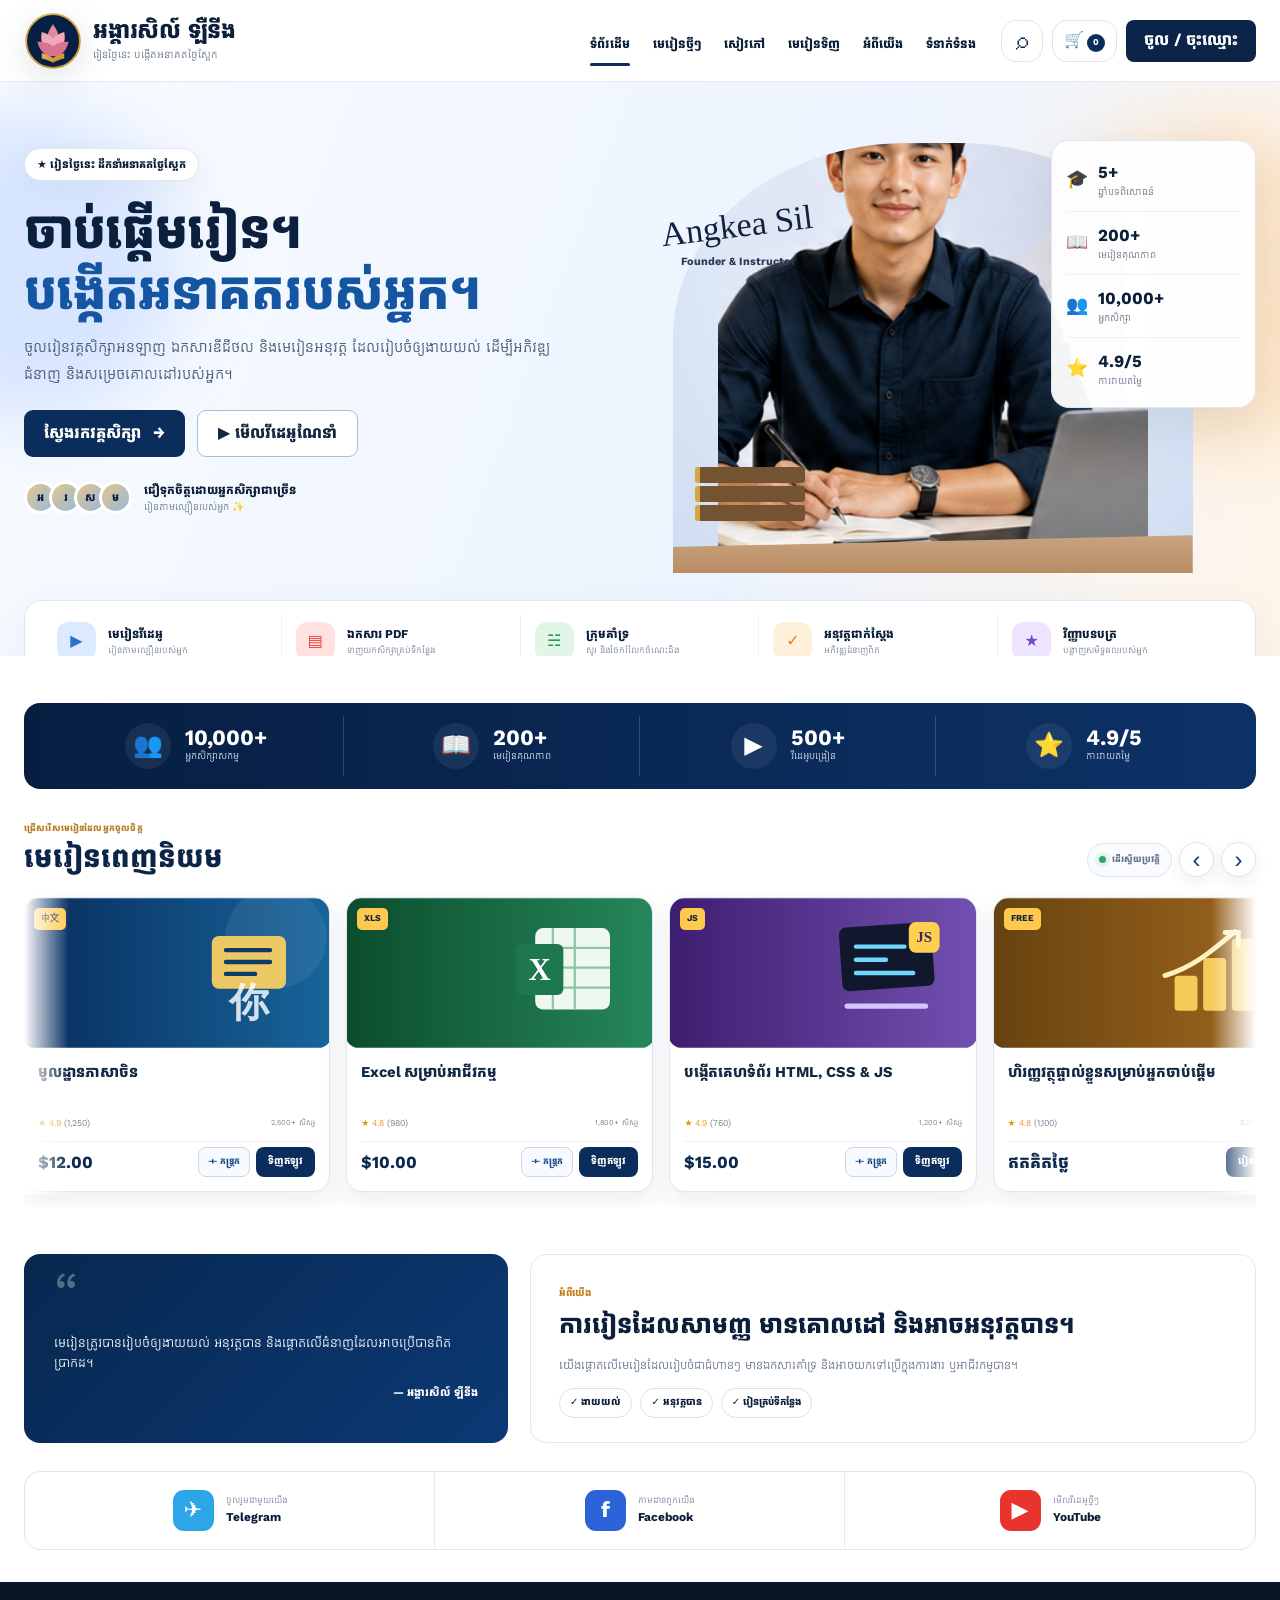
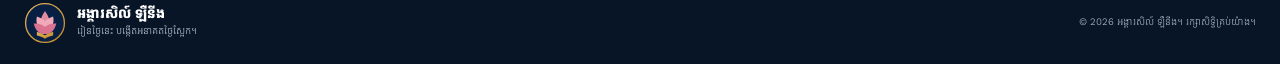
==== commit f70e6215: "Add files via upload" ====
--- a/index.html
+++ b/index.html
@@ -90,11 +90,26 @@
     </div>
   </section>
 
-  <section class="courses" id="courses">
+  <section class="courses popular-auto-section" id="courses">
     <div class="container">
-      <div class="section-head"><h2>វគ្គសិក្សាពេញនិយម</h2><a href="#courses">មើលវគ្គទាំងអស់ →</a></div>
-      <div class="course-grid">
-        <article class="course-card">
+      <div class="section-head popular-section-head">
+        <div>
+          <span class="popular-eyebrow">ជ្រើសរើសមេរៀនដែលអ្នកចូលចិត្ត</span>
+          <h2>មេរៀនពេញនិយម</h2>
+        </div>
+        <div class="popular-controls">
+          <span class="auto-badge"><i></i> ដើរស្វ័យប្រវត្តិ</span>
+          <button class="popular-arrow" id="popularPrev" type="button" aria-label="ថយក្រោយ">‹</button>
+          <button class="popular-arrow" id="popularNext" type="button" aria-label="ទៅមុខ">›</button>
+        </div>
+      </div>
+
+      <div class="course-marquee-shell">
+        <div class="course-marquee-fade fade-left"></div>
+        <div class="course-marquee-fade fade-right"></div>
+        <div class="course-marquee-window" id="popularMarquee" aria-label="មេរៀនពេញនិយម">
+          <div class="course-marquee-track" id="popularTrack">
+            <article class="course-card">
           <div class="course-thumb"><img src="assets/course-chinese-v12.svg" alt="មូលដ្ឋានភាសាចិន"><span>中文</span></div>
           <div class="course-body"><h3>មូលដ្ឋានភាសាចិន</h3><div class="course-meta">★ 4.9 <em>(1,250)</em><small>2,500+ សិស្ស</small></div><div class="course-bottom"><strong>$12.00</strong><div class="course-actions">
       <button class="add-cart-btn" type="button" data-course-id="chinese-basics" aria-label="បន្ថែមទៅកន្ត្រក">＋ កន្ត្រក</button>
@@ -119,7 +134,11 @@
           <div class="course-thumb"><img src="assets/course-finance-v12.svg" alt="ហិរញ្ញវត្ថុផ្ទាល់ខ្លួន"><span>FREE</span></div>
           <div class="course-body"><h3>ហិរញ្ញវត្ថុផ្ទាល់ខ្លួនសម្រាប់អ្នកចាប់ផ្តើម</h3><div class="course-meta">★ 4.8 <em>(1,100)</em><small>2,000+ សិស្ស</small></div><div class="course-bottom"><strong>ឥតគិតថ្លៃ</strong><button class="free-btn">រៀនឥឡូវ</button></div></div>
         </article>
-      </div>
+          </div>
+        </div>
+      </div>
+
+      <div class="popular-mobile-note">អូសទៅឆ្វេង ឬស្តាំ ដើម្បីមើលមេរៀនបន្ថែម</div>
     </div>
   </section>
 
@@ -141,7 +160,7 @@
   <div class="modal-card popular-modal-card">
     <button data-close="popularCoursesModal" aria-label="បិទ">×</button>
     <div class="modal-kicker">មេរៀនថ្មីៗ</div>
-    <h3>វគ្គសិក្សាពេញនិយម</h3>
+    <h3>មេរៀនពេញនិយម</h3>
     <p class="modal-lead">ជ្រើសរើសវគ្គដែលអ្នកចង់រៀន ហើយចាប់ផ្តើមអភិវឌ្ឍជំនាញរបស់អ្នក។</p>
 
     <div class="popular-popup-grid">
@@ -178,31 +197,49 @@
 
 
 <!-- Shopping cart popup -->
-<div class="modal premium-modal" id="cartModal">
+<div class="modal premium-modal cart-overlay" id="cartModal">
   <div class="modal-card cart-modal-card">
-    <button data-close="cartModal" aria-label="បិទ">×</button>
-
-    <div class="cart-title-row">
-      <div>
+    <button class="cart-close-btn" data-close="cartModal" type="button" aria-label="បិទ">
+      <span aria-hidden="true">×</span>
+    </button>
+
+    <div class="cart-header">
+      <div class="cart-header-icon" aria-hidden="true">🛒</div>
+      <div class="cart-header-copy">
         <div class="modal-kicker">កន្ត្រករបស់អ្នក</div>
         <h3>ពិនិត្យមេរៀនមុនទូទាត់</h3>
-        <p>ពិនិត្យមេរៀន តម្លៃ និងសរុបមុនចាប់ផ្តើមការទូទាត់។</p>
-      </div>
-      <div class="cart-bag">🛒</div>
-    </div>
-
-    <div class="cart-list" id="cartList"></div>
-
-    <div class="cart-summary">
-      <div><span>ចំនួនមេរៀន</span><strong id="cartItemCount">0</strong></div>
-      <div class="cart-total-row"><span>សរុបតម្លៃ</span><strong id="cartTotal">$0.00</strong></div>
-    </div>
-
-    <div class="cart-checkout-note" id="cartCheckoutNote">
-      ABA PayWay បច្ចុប្បន្នទូទាត់មួយវគ្គម្តង។ សរុបខាងលើសម្រាប់ឆែកមើលកន្ត្រករបស់អ្នក។
-    </div>
-
-    <button class="cart-checkout-btn" id="cartCheckoutBtn" type="button">ចាប់ផ្តើមទូទាត់</button>
+        <p>ពិនិត្យមេរៀន និងតម្លៃឲ្យបានត្រឹមត្រូវ មុនចាប់ផ្តើមការទូទាត់។</p>
+      </div>
+    </div>
+
+    <div class="cart-content">
+      <div class="cart-list" id="cartList"></div>
+
+      <aside class="cart-summary-card">
+        <div class="cart-summary-head">
+          <span>សង្ខេបការបញ្ជាទិញ</span>
+          <b>ABA KHQR</b>
+        </div>
+
+        <div class="cart-summary-line">
+          <span>ចំនួនមេរៀន</span>
+          <strong id="cartItemCount">0</strong>
+        </div>
+
+        <div class="cart-summary-line cart-total-row">
+          <span>សរុបតម្លៃ</span>
+          <strong id="cartTotal">$0.00</strong>
+        </div>
+
+        <button class="cart-checkout-btn" id="cartCheckoutBtn" type="button">
+          បន្តទៅការទូទាត់
+        </button>
+
+        <p class="cart-checkout-note" id="cartCheckoutNote">
+          ការទូទាត់តាម ABA PayWay ត្រូវបានដំណើរការមួយវគ្គម្តង។
+        </p>
+      </aside>
+    </div>
   </div>
 </div>
 
--- a/style.css
+++ b/style.css
@@ -773,3 +773,643 @@
     font-size:11px;
   }
 }
+
+
+/* ============================================================
+   v1.6 — Polished cart / Khmer text-safe layout
+   ============================================================ */
+
+/* Khmer text rendering safeguards */
+body,
+button,
+input,
+textarea,
+select,
+.cart-modal-card,
+.cart-modal-card *{
+  font-family:"Kantumruy Pro",system-ui,sans-serif;
+}
+.cart-modal-card h1,
+.cart-modal-card h2,
+.cart-modal-card h3,
+.cart-modal-card p,
+.cart-modal-card span,
+.cart-modal-card strong,
+.cart-modal-card small,
+.cart-modal-card button{
+  word-break:normal;
+  overflow-wrap:break-word;
+  hyphens:none;
+  line-break:auto;
+}
+.cart-modal-card h3{
+  text-wrap:balance;
+}
+.cart-modal-card p{
+  text-wrap:pretty;
+}
+
+/* Keep the popup centered and prevent horizontal clipping */
+.cart-overlay{
+  padding:18px;
+  overflow:hidden;
+}
+.cart-modal-card{
+  width:min(760px,calc(100vw - 36px)) !important;
+  max-width:760px !important;
+  max-height:min(760px,calc(100vh - 36px)) !important;
+  overflow:hidden !important;
+  padding:0 !important;
+  border-radius:24px !important;
+  background:#ffffff !important;
+  border:1px solid #e2e8f0 !important;
+  box-shadow:0 35px 100px rgba(5,28,58,.30) !important;
+  text-align:left !important;
+  position:relative;
+}
+
+/* Dedicated close button so no Khmer label can spill into the UI */
+.cart-modal-card > .cart-close-btn{
+  position:absolute !important;
+  top:16px !important;
+  right:16px !important;
+  z-index:20 !important;
+  width:42px !important;
+  height:42px !important;
+  min-width:42px !important;
+  max-width:42px !important;
+  padding:0 !important;
+  margin:0 !important;
+  border:1px solid #dbe3ec !important;
+  border-radius:50% !important;
+  background:#f3f6f9 !important;
+  color:#46566a !important;
+  display:grid !important;
+  place-items:center !important;
+  font-size:0 !important;
+  line-height:1 !important;
+  cursor:pointer !important;
+  overflow:hidden !important;
+}
+.cart-modal-card > .cart-close-btn span{
+  display:block;
+  font-family:Arial,sans-serif !important;
+  font-size:28px !important;
+  line-height:1 !important;
+  transform:translateY(-1px);
+  color:#536274;
+}
+.cart-modal-card > .cart-close-btn:hover{
+  background:#e9eef4 !important;
+}
+
+/* Header */
+.cart-header{
+  display:grid;
+  grid-template-columns:64px 1fr;
+  gap:15px;
+  align-items:center;
+  padding:26px 76px 22px 26px;
+  background:
+    radial-gradient(circle at 88% 15%,rgba(235,185,91,.20),transparent 34%),
+    linear-gradient(135deg,#f8fbff 0%,#ffffff 62%,#fff9ef 100%);
+  border-bottom:1px solid #e7edf3;
+}
+.cart-header-icon{
+  width:64px;
+  height:64px;
+  border-radius:18px;
+  display:grid;
+  place-items:center;
+  font-size:28px;
+  background:linear-gradient(145deg,#eaf3ff,#fff3de);
+  border:1px solid #dbe6f0;
+  box-shadow:0 10px 28px rgba(12,50,92,.10);
+}
+.cart-header-copy{
+  min-width:0;
+}
+.cart-header-copy .modal-kicker{
+  margin:0 0 5px;
+  padding:5px 10px;
+  font-size:9px;
+}
+.cart-header-copy h3{
+  margin:0;
+  color:#0b2d5c;
+  font-size:25px;
+  line-height:1.45;
+  font-weight:800;
+}
+.cart-header-copy p{
+  margin:4px 0 0;
+  color:#64758a;
+  font-size:11px;
+  line-height:1.75;
+}
+
+/* Main content */
+.cart-content{
+  display:grid;
+  grid-template-columns:minmax(0,1fr) 245px;
+  gap:16px;
+  padding:20px 22px 22px;
+  background:#f8fafc;
+  max-height:600px;
+  overflow:auto;
+}
+.cart-list{
+  display:grid;
+  align-content:start;
+  gap:10px;
+  margin:0 !important;
+  min-width:0;
+}
+.cart-row{
+  display:grid !important;
+  grid-template-columns:104px minmax(0,1fr) auto !important;
+  gap:12px !important;
+  align-items:center !important;
+  padding:10px !important;
+  border:1px solid #e0e7ef !important;
+  border-radius:15px !important;
+  background:#fff !important;
+  box-shadow:0 6px 18px rgba(11,45,92,.05) !important;
+}
+.cart-row > img{
+  width:104px !important;
+  height:72px !important;
+  border-radius:11px !important;
+  object-fit:cover !important;
+}
+.cart-row-copy{
+  min-width:0;
+  display:grid;
+}
+.cart-row-copy > small{
+  font-size:8.5px;
+  font-weight:700;
+  color:#b4771e;
+}
+.cart-row-copy > strong{
+  margin:2px 0 6px;
+  color:#142b46;
+  font-size:12px;
+  line-height:1.55;
+  font-weight:800;
+}
+.cart-pay-one{
+  justify-self:start;
+  padding:0 !important;
+  border:0 !important;
+  background:transparent !important;
+  color:#1760ab !important;
+  font-size:9px !important;
+  font-weight:800 !important;
+  cursor:pointer;
+}
+.cart-row-side{
+  display:grid;
+  justify-items:end;
+  gap:10px;
+  min-width:62px;
+}
+.cart-row-side > b{
+  color:#0b2d5c;
+  font-size:14px;
+}
+.cart-remove{
+  width:29px !important;
+  height:29px !important;
+  display:grid !important;
+  place-items:center !important;
+  padding:0 !important;
+  border:1px solid #efdddd !important;
+  border-radius:9px !important;
+  background:#fff6f6 !important;
+  color:#c55252 !important;
+  font-family:Arial,sans-serif !important;
+  font-size:17px !important;
+  cursor:pointer !important;
+}
+
+/* Empty state */
+.cart-empty{
+  min-height:310px;
+  padding:34px 24px !important;
+  border:1px dashed #cbd8e6 !important;
+  border-radius:18px !important;
+  background:#fff !important;
+  display:grid !important;
+  place-content:center !important;
+  justify-items:center !important;
+  text-align:center !important;
+}
+.cart-empty > div{
+  width:68px;
+  height:68px;
+  display:grid;
+  place-items:center;
+  border-radius:20px;
+  background:#eef4fb;
+  font-size:32px !important;
+}
+.cart-empty > strong{
+  margin-top:12px !important;
+  color:#142b46;
+  font-size:15px !important;
+  line-height:1.6;
+}
+.cart-empty > small{
+  max-width:320px;
+  margin-top:4px !important;
+  color:#708095 !important;
+  font-size:10px !important;
+  line-height:1.7;
+}
+
+/* Summary card */
+.cart-summary-card{
+  position:sticky;
+  top:0;
+  align-self:start;
+  border:1px solid #dfe7ef;
+  border-radius:17px;
+  background:#fff;
+  padding:15px;
+  box-shadow:0 8px 24px rgba(11,45,92,.06);
+}
+.cart-summary-head{
+  display:flex;
+  align-items:center;
+  justify-content:space-between;
+  gap:8px;
+  padding-bottom:11px;
+  margin-bottom:4px;
+  border-bottom:1px solid #edf1f5;
+}
+.cart-summary-head span{
+  color:#173451;
+  font-size:11px;
+  font-weight:800;
+}
+.cart-summary-head b{
+  border-radius:999px;
+  padding:4px 7px;
+  background:#e8f4ff;
+  color:#15718d;
+  font-size:7.5px;
+  letter-spacing:.02em;
+}
+.cart-summary-line{
+  display:flex;
+  align-items:center;
+  justify-content:space-between;
+  gap:10px;
+  padding:10px 0;
+  border-bottom:1px solid #eef2f6;
+}
+.cart-summary-line span{
+  color:#69798d;
+  font-size:10px;
+}
+.cart-summary-line strong{
+  color:#132b48;
+  font-size:12px;
+}
+.cart-total-row{
+  background:transparent !important;
+  border-bottom:0;
+  padding-top:12px;
+}
+.cart-total-row span{
+  color:#173451 !important;
+  font-weight:800;
+}
+.cart-total-row strong{
+  color:#c8861d !important;
+  font-size:23px !important;
+}
+.cart-checkout-btn{
+  width:100% !important;
+  min-height:45px !important;
+  margin:8px 0 0 !important;
+  padding:10px 12px !important;
+  border:0 !important;
+  border-radius:10px !important;
+  background:linear-gradient(90deg,#092b57,#0d4d8e) !important;
+  color:#fff !important;
+  font-size:10px !important;
+  font-weight:800 !important;
+  line-height:1.5 !important;
+  cursor:pointer !important;
+  box-shadow:0 10px 24px rgba(11,58,112,.16) !important;
+}
+.cart-checkout-btn:disabled{
+  opacity:.42 !important;
+  cursor:not-allowed !important;
+}
+.cart-checkout-note{
+  margin:10px 0 0 !important;
+  padding:9px 10px !important;
+  border:0 !important;
+  border-radius:9px !important;
+  background:#fff7e8 !important;
+  color:#896326 !important;
+  font-size:8.5px !important;
+  line-height:1.7 !important;
+}
+
+/* Tablet */
+@media(max-width:760px){
+  .cart-overlay{
+    padding:10px;
+  }
+  .cart-modal-card{
+    width:calc(100vw - 20px) !important;
+    max-height:calc(100vh - 20px) !important;
+    border-radius:20px !important;
+  }
+  .cart-header{
+    grid-template-columns:52px 1fr;
+    padding:20px 62px 18px 18px;
+    gap:11px;
+  }
+  .cart-header-icon{
+    width:52px;
+    height:52px;
+    border-radius:15px;
+    font-size:24px;
+  }
+  .cart-header-copy h3{
+    font-size:20px;
+  }
+  .cart-header-copy p{
+    font-size:10px;
+  }
+  .cart-modal-card > .cart-close-btn{
+    top:13px !important;
+    right:13px !important;
+    width:38px !important;
+    height:38px !important;
+    min-width:38px !important;
+  }
+  .cart-content{
+    grid-template-columns:1fr;
+    max-height:calc(100vh - 145px);
+    padding:14px;
+  }
+  .cart-summary-card{
+    position:static;
+  }
+}
+
+/* Mobile */
+@media(max-width:520px){
+  .cart-header{
+    grid-template-columns:1fr;
+    padding-top:20px;
+  }
+  .cart-header-icon{
+    display:none;
+  }
+  .cart-header-copy h3{
+    max-width:calc(100% - 25px);
+    font-size:18px;
+  }
+  .cart-row{
+    grid-template-columns:82px minmax(0,1fr) auto !important;
+    gap:8px !important;
+  }
+  .cart-row > img{
+    width:82px !important;
+    height:61px !important;
+  }
+  .cart-row-copy > strong{
+    font-size:10.5px;
+  }
+  .cart-row-side{
+    min-width:50px;
+  }
+  .cart-row-side > b{
+    font-size:12px;
+  }
+}
+
+
+/* ============================================================
+   v1.7 — Popular lessons auto marquee
+   ============================================================ */
+.popular-auto-section{
+  position:relative;
+  padding:16px 0 42px;
+  overflow:hidden;
+}
+.popular-section-head{
+  align-items:flex-end;
+  margin-bottom:16px;
+}
+.popular-section-head>div:first-child{
+  display:grid;
+  gap:2px;
+}
+.popular-eyebrow{
+  font-size:9px;
+  color:#b7791f;
+  font-weight:800;
+  letter-spacing:.02em;
+}
+.popular-section-head h2{
+  margin:0;
+  font-size:29px;
+  line-height:1.35;
+  color:#0b2448;
+}
+.popular-controls{
+  display:flex;
+  align-items:center;
+  gap:7px;
+}
+.auto-badge{
+  display:inline-flex;
+  align-items:center;
+  gap:6px;
+  height:34px;
+  padding:0 11px;
+  border-radius:999px;
+  border:1px solid #dce5ef;
+  background:#f9fbfe;
+  color:#607087;
+  font-size:9px;
+  font-weight:700;
+  white-space:nowrap;
+}
+.auto-badge i{
+  width:7px;
+  height:7px;
+  border-radius:50%;
+  background:#2ca66f;
+  box-shadow:0 0 0 4px rgba(44,166,111,.10);
+  animation:aslAutoPulse 1.7s ease-in-out infinite;
+}
+@keyframes aslAutoPulse{
+  0%,100%{opacity:.45;transform:scale(.85)}
+  50%{opacity:1;transform:scale(1)}
+}
+.popular-arrow{
+  width:35px;
+  height:35px;
+  border-radius:50%;
+  border:1px solid #dbe4ee;
+  background:#fff;
+  color:#173b68;
+  display:grid;
+  place-items:center;
+  font-family:Arial,sans-serif;
+  font-size:24px;
+  line-height:1;
+  cursor:pointer;
+  box-shadow:0 6px 16px rgba(11,45,92,.07);
+  transition:.2s ease;
+}
+.popular-arrow:hover{
+  transform:translateY(-1px);
+  border-color:#b9cde3;
+  background:#f4f8fd;
+}
+.course-marquee-shell{
+  position:relative;
+  border-radius:18px;
+}
+.course-marquee-window{
+  width:100%;
+  overflow-x:auto;
+  overflow-y:hidden;
+  scrollbar-width:none;
+  overscroll-behavior-x:contain;
+  scroll-behavior:auto;
+  cursor:grab;
+  padding:4px 2px 15px;
+}
+.course-marquee-window::-webkit-scrollbar{
+  display:none;
+}
+.course-marquee-window:active{
+  cursor:grabbing;
+}
+.course-marquee-track{
+  display:flex;
+  gap:16px;
+  width:max-content;
+  min-width:100%;
+}
+.course-marquee-track .course-card{
+  flex:0 0 clamp(270px,24vw,315px);
+  width:clamp(270px,24vw,315px);
+  border-radius:16px;
+  border-color:#dfe7f0;
+  box-shadow:0 10px 26px rgba(16,40,74,.08);
+  transition:transform .22s ease,box-shadow .22s ease,border-color .22s ease;
+}
+.course-marquee-track .course-card:hover{
+  transform:translateY(-5px);
+  border-color:#c8d8e8;
+  box-shadow:0 18px 38px rgba(16,40,74,.15);
+}
+.course-marquee-track .course-thumb{
+  height:150px;
+}
+.course-marquee-track .course-body{
+  padding:13px 14px 14px;
+}
+.course-marquee-track .course-body h3{
+  min-height:46px;
+  font-size:15px;
+  line-height:1.55;
+  color:#102844;
+  word-break:normal;
+  overflow-wrap:break-word;
+}
+.course-marquee-track .course-meta{
+  padding-top:1px;
+  font-size:9px;
+}
+.course-marquee-track .course-bottom{
+  padding-top:5px;
+  border-top:1px solid #edf1f5;
+}
+.course-marquee-track .course-bottom>strong{
+  font-size:17px;
+  color:#0d2a4d;
+}
+.course-marquee-track .add-cart-btn,
+.course-marquee-track .enroll-btn,
+.course-marquee-track .free-btn{
+  border-radius:8px;
+}
+.course-marquee-fade{
+  position:absolute;
+  top:0;
+  bottom:12px;
+  width:45px;
+  z-index:4;
+  pointer-events:none;
+}
+.fade-left{
+  left:0;
+  background:linear-gradient(90deg,#fff,rgba(255,255,255,0));
+}
+.fade-right{
+  right:0;
+  background:linear-gradient(270deg,#fff,rgba(255,255,255,0));
+}
+.popular-mobile-note{
+  display:none;
+  text-align:center;
+  color:#718096;
+  font-size:9px;
+  margin-top:2px;
+}
+
+/* Cloned cards are visual repeats only; keep repeated free card id-free. */
+.course-card[data-marquee-clone="true"]{
+  user-select:none;
+}
+
+@media(max-width:900px){
+  .course-marquee-track .course-card{
+    flex-basis:280px;
+    width:280px;
+  }
+}
+@media(max-width:720px){
+  .popular-auto-section{
+    padding-bottom:32px;
+  }
+  .popular-section-head{
+    align-items:flex-end;
+  }
+  .popular-section-head h2{
+    font-size:24px;
+  }
+  .auto-badge{
+    display:none;
+  }
+  .popular-arrow{
+    width:33px;
+    height:33px;
+  }
+  .course-marquee-track{
+    gap:12px;
+  }
+  .course-marquee-track .course-card{
+    flex-basis:260px;
+    width:260px;
+  }
+  .course-marquee-fade{
+    width:22px;
+  }
+  .popular-mobile-note{
+    display:block;
+  }
+}
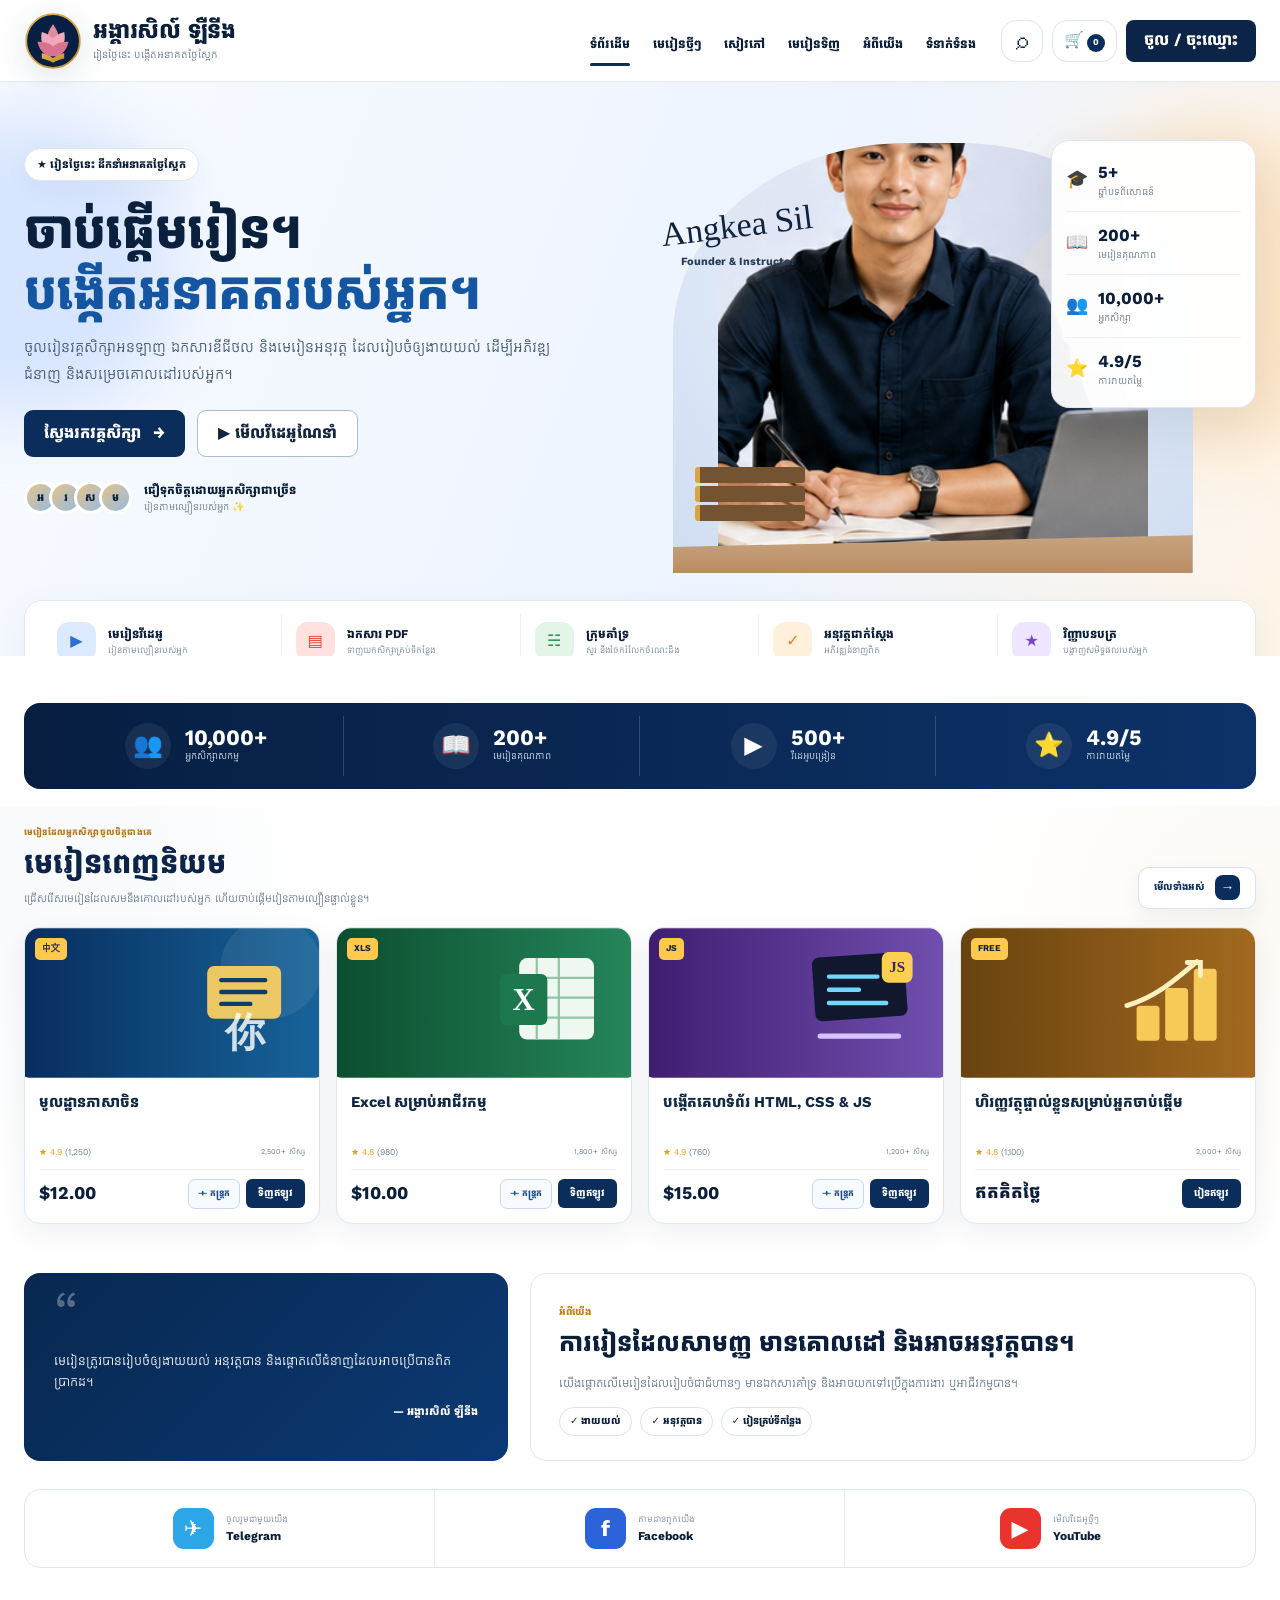
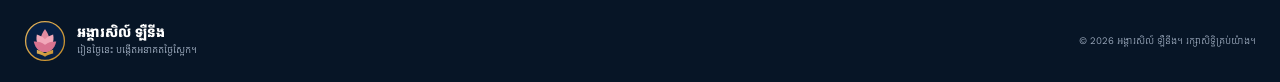
==== commit bb98f8fe: "Add files via upload" ====
--- a/index.html
+++ b/index.html
@@ -90,26 +90,22 @@
     </div>
   </section>
 
-  <section class="courses popular-auto-section" id="courses">
+  <section class="courses popular-clean-section" id="courses">
     <div class="container">
-      <div class="section-head popular-section-head">
-        <div>
-          <span class="popular-eyebrow">ជ្រើសរើសមេរៀនដែលអ្នកចូលចិត្ត</span>
+      <div class="popular-clean-head">
+        <div class="popular-title-group">
+          <span class="popular-eyebrow">មេរៀនដែលអ្នកសិក្សាចូលចិត្តជាងគេ</span>
           <h2>មេរៀនពេញនិយម</h2>
-        </div>
-        <div class="popular-controls">
-          <span class="auto-badge"><i></i> ដើរស្វ័យប្រវត្តិ</span>
-          <button class="popular-arrow" id="popularPrev" type="button" aria-label="ថយក្រោយ">‹</button>
-          <button class="popular-arrow" id="popularNext" type="button" aria-label="ទៅមុខ">›</button>
-        </div>
-      </div>
-
-      <div class="course-marquee-shell">
-        <div class="course-marquee-fade fade-left"></div>
-        <div class="course-marquee-fade fade-right"></div>
-        <div class="course-marquee-window" id="popularMarquee" aria-label="មេរៀនពេញនិយម">
-          <div class="course-marquee-track" id="popularTrack">
-            <article class="course-card">
+          <p>ជ្រើសរើសមេរៀនដែលសមនឹងគោលដៅរបស់អ្នក ហើយចាប់ផ្តើមរៀនតាមល្បឿនផ្ទាល់ខ្លួន។</p>
+        </div>
+        <button class="view-all-lessons-btn" id="viewAllLessonsBtn" type="button">
+          <span>មើលទាំងអស់</span>
+          <b>→</b>
+        </button>
+      </div>
+
+      <div class="popular-static-grid">
+        <article class="course-card">
           <div class="course-thumb"><img src="assets/course-chinese-v12.svg" alt="មូលដ្ឋានភាសាចិន"><span>中文</span></div>
           <div class="course-body"><h3>មូលដ្ឋានភាសាចិន</h3><div class="course-meta">★ 4.9 <em>(1,250)</em><small>2,500+ សិស្ស</small></div><div class="course-bottom"><strong>$12.00</strong><div class="course-actions">
       <button class="add-cart-btn" type="button" data-course-id="chinese-basics" aria-label="បន្ថែមទៅកន្ត្រក">＋ កន្ត្រក</button>
@@ -134,11 +130,7 @@
           <div class="course-thumb"><img src="assets/course-finance-v12.svg" alt="ហិរញ្ញវត្ថុផ្ទាល់ខ្លួន"><span>FREE</span></div>
           <div class="course-body"><h3>ហិរញ្ញវត្ថុផ្ទាល់ខ្លួនសម្រាប់អ្នកចាប់ផ្តើម</h3><div class="course-meta">★ 4.8 <em>(1,100)</em><small>2,000+ សិស្ស</small></div><div class="course-bottom"><strong>ឥតគិតថ្លៃ</strong><button class="free-btn">រៀនឥឡូវ</button></div></div>
         </article>
-          </div>
-        </div>
-      </div>
-
-      <div class="popular-mobile-note">អូសទៅឆ្វេង ឬស្តាំ ដើម្បីមើលមេរៀនបន្ថែម</div>
+      </div>
     </div>
   </section>
 
@@ -154,6 +146,70 @@
 
 <footer><div class="container footer-wrap"><a class="brand footer-brand" href="#home"><img src="assets/logo.svg" alt=""><span><strong>អង្គារសិល៍ ឡឺនីង</strong><small>រៀនថ្ងៃនេះ បង្កើតអនាគតថ្ងៃស្អែក។</small></span></a><p>© 2026 អង្គារសិល៍ ឡឺនីង។ រក្សាសិទ្ធិគ្រប់យ៉ាង។</p></div></footer>
 
+
+
+<!-- All lessons popup -->
+<div class="modal premium-modal" id="allLessonsModal">
+  <div class="modal-card all-lessons-modal-card">
+    <button data-close="allLessonsModal" aria-label="បិទ">×</button>
+
+    <div class="all-lessons-head">
+      <div>
+        <div class="modal-kicker">មេរៀនវីដេអូ</div>
+        <h3>មើលមេរៀនទាំងអស់</h3>
+        <p>មេរៀនបន្ថែមត្រូវបានរៀបជាប្រភេទ ដើម្បីឲ្យអ្នកងាយស្វែងរក និងជ្រើសរើស។</p>
+      </div>
+      <div class="video-count-badge">8+ វីដេអូ</div>
+    </div>
+
+    <div class="video-lesson-grid">
+      <article class="video-lesson-card">
+        <div class="video-thumb thumb-blue"><span>▶</span><b>中文</b></div>
+        <div><small>ភាសា</small><strong>ភាសាចិនសម្រាប់អ្នកចាប់ផ្តើម</strong><span>12 មេរៀន</span></div>
+      </article>
+
+      <article class="video-lesson-card">
+        <div class="video-thumb thumb-green"><span>▶</span><b>XLS</b></div>
+        <div><small>អាជីវកម្ម</small><strong>Excel សម្រាប់ការងារ</strong><span>10 មេរៀន</span></div>
+      </article>
+
+      <article class="video-lesson-card">
+        <div class="video-thumb thumb-purple"><span>▶</span><b>JS</b></div>
+        <div><small>បច្ចេកវិទ្យា</small><strong>HTML, CSS និង JavaScript</strong><span>15 មេរៀន</span></div>
+      </article>
+
+      <article class="video-lesson-card">
+        <div class="video-thumb thumb-gold"><span>▶</span><b>FREE</b></div>
+        <div><small>ហិរញ្ញវត្ថុ</small><strong>គ្រប់គ្រងលុយផ្ទាល់ខ្លួន</strong><span>8 មេរៀន</span></div>
+      </article>
+
+      <article class="video-lesson-card">
+        <div class="video-thumb thumb-cyan"><span>▶</span><b>AI</b></div>
+        <div><small>បច្ចេកវិទ្យា</small><strong>មូលដ្ឋាន AI សម្រាប់អ្នកចាប់ផ្តើម</strong><span>9 មេរៀន</span></div>
+      </article>
+
+      <article class="video-lesson-card">
+        <div class="video-thumb thumb-rose"><span>▶</span><b>MK</b></div>
+        <div><small>Marketing</small><strong>Digital Marketing មូលដ្ឋាន</strong><span>11 មេរៀន</span></div>
+      </article>
+
+      <article class="video-lesson-card">
+        <div class="video-thumb thumb-indigo"><span>▶</span><b>WEB</b></div>
+        <div><small>Website</small><strong>បង្កើត Website ដំបូងរបស់អ្នក</strong><span>13 មេរៀន</span></div>
+      </article>
+
+      <article class="video-lesson-card">
+        <div class="video-thumb thumb-orange"><span>▶</span><b>BIZ</b></div>
+        <div><small>អាជីវកម្ម</small><strong>មូលដ្ឋានអាជីវកម្មអនឡាញ</strong><span>10 មេរៀន</span></div>
+      </article>
+    </div>
+
+    <div class="all-lessons-footer">
+      <span>មេរៀនថ្មីៗនឹងត្រូវបានបន្ថែមជាបន្តបន្ទាប់។</span>
+      <a href="#courses" data-close-link="allLessonsModal">ត្រឡប់ទៅមេរៀនពេញនិយម</a>
+    </div>
+  </div>
+</div>
 
 <!-- Popular courses popup -->
 <div class="modal premium-modal" id="popularCoursesModal">
--- a/style.css
+++ b/style.css
@@ -1413,3 +1413,336 @@
     display:block;
   }
 }
+
+
+/* ============================================================
+   v1.8 — Popular lessons clean static design
+   ============================================================ */
+.popular-clean-section{
+  position:relative;
+  padding:20px 0 44px;
+  overflow:visible;
+  background:
+    radial-gradient(circle at 2% 15%,rgba(35,91,160,.035),transparent 25%),
+    radial-gradient(circle at 98% 25%,rgba(210,151,51,.05),transparent 24%);
+}
+.popular-clean-head{
+  display:flex;
+  justify-content:space-between;
+  align-items:flex-end;
+  gap:22px;
+  margin-bottom:18px;
+}
+.popular-title-group{
+  display:grid;
+  gap:3px;
+  max-width:670px;
+}
+.popular-title-group .popular-eyebrow{
+  color:#b4771d;
+  font-size:9px;
+  font-weight:800;
+}
+.popular-title-group h2{
+  margin:0;
+  color:#0b2448;
+  font-size:30px;
+  line-height:1.35;
+}
+.popular-title-group p{
+  margin:3px 0 0;
+  color:#67768a;
+  font-size:11px;
+  line-height:1.75;
+}
+.view-all-lessons-btn{
+  min-height:42px;
+  padding:0 15px;
+  border:1px solid #d7e1ec;
+  border-radius:11px;
+  background:#fff;
+  color:#12345f;
+  display:inline-flex;
+  align-items:center;
+  gap:10px;
+  font-size:10px;
+  font-weight:800;
+  cursor:pointer;
+  white-space:nowrap;
+  box-shadow:0 8px 20px rgba(11,45,92,.06);
+  transition:.22s ease;
+}
+.view-all-lessons-btn b{
+  width:25px;
+  height:25px;
+  display:grid;
+  place-items:center;
+  border-radius:8px;
+  background:#0b2d5c;
+  color:#fff;
+  font-family:Arial,sans-serif;
+  font-size:14px;
+}
+.view-all-lessons-btn:hover{
+  transform:translateY(-2px);
+  border-color:#bbcee1;
+  box-shadow:0 13px 28px rgba(11,45,92,.11);
+}
+.popular-static-grid{
+  display:grid;
+  grid-template-columns:repeat(4,minmax(0,1fr));
+  gap:16px;
+}
+.popular-static-grid .course-card{
+  min-width:0;
+  width:auto;
+  border-radius:16px;
+  border-color:#dfe7f0;
+  box-shadow:0 10px 28px rgba(15,41,76,.07);
+  transition:transform .22s ease,box-shadow .22s ease,border-color .22s ease;
+}
+.popular-static-grid .course-card:hover{
+  transform:translateY(-5px);
+  border-color:#c9d8e8;
+  box-shadow:0 18px 38px rgba(15,41,76,.13);
+}
+.popular-static-grid .course-thumb{
+  height:150px;
+}
+.popular-static-grid .course-body{
+  padding:13px 14px 14px;
+}
+.popular-static-grid .course-body h3{
+  min-height:46px;
+  font-size:15px;
+  line-height:1.55;
+  color:#102844;
+  word-break:normal;
+  overflow-wrap:break-word;
+}
+.popular-static-grid .course-meta{
+  font-size:9px;
+}
+.popular-static-grid .course-bottom{
+  margin-top:9px;
+  padding-top:9px;
+  border-top:1px solid #edf1f5;
+}
+
+/* Disable the old marquee presentation completely */
+.course-marquee-shell,
+.course-marquee-window,
+.course-marquee-track,
+.popular-controls,
+.popular-mobile-note,
+.course-marquee-fade{
+  all:unset;
+}
+
+/* All-lessons popup */
+.all-lessons-modal-card{
+  width:min(900px,96vw);
+  max-height:min(820px,92vh);
+  overflow:auto;
+  padding:32px;
+  text-align:left;
+  background:
+    radial-gradient(circle at 100% 0,rgba(255,231,193,.75),transparent 30%),
+    linear-gradient(145deg,#ffffff,#f8fbff 74%);
+  border:1px solid #fff;
+  box-shadow:0 40px 110px rgba(0,20,48,.38);
+}
+.all-lessons-head{
+  display:flex;
+  justify-content:space-between;
+  align-items:flex-start;
+  gap:20px;
+  padding-right:48px;
+  margin-bottom:20px;
+}
+.all-lessons-head h3{
+  margin:7px 0 4px;
+  color:#0b2d5c;
+  font-size:29px;
+}
+.all-lessons-head p{
+  margin:0;
+  max-width:620px;
+  color:#66768b;
+  font-size:11px;
+  line-height:1.8;
+}
+.video-count-badge{
+  min-width:84px;
+  height:36px;
+  border-radius:999px;
+  border:1px solid #d8e2ed;
+  background:#fff;
+  color:#194b83;
+  display:grid;
+  place-items:center;
+  font-size:9px;
+  font-weight:800;
+}
+.video-lesson-grid{
+  display:grid;
+  grid-template-columns:repeat(2,minmax(0,1fr));
+  gap:12px;
+}
+.video-lesson-card{
+  display:grid;
+  grid-template-columns:128px minmax(0,1fr);
+  gap:12px;
+  align-items:center;
+  padding:10px;
+  border:1px solid #e0e7ef;
+  border-radius:15px;
+  background:#fff;
+  box-shadow:0 7px 22px rgba(11,45,92,.06);
+  transition:.2s ease;
+}
+.video-lesson-card:hover{
+  transform:translateY(-2px);
+  border-color:#c8d8e8;
+  box-shadow:0 13px 28px rgba(11,45,92,.11);
+}
+.video-thumb{
+  height:78px;
+  border-radius:12px;
+  position:relative;
+  overflow:hidden;
+  display:grid;
+  place-items:center;
+}
+.video-thumb:before{
+  content:"";
+  position:absolute;
+  width:92px;
+  height:92px;
+  border-radius:50%;
+  background:rgba(255,255,255,.10);
+  top:-38px;
+  right:-25px;
+}
+.video-thumb span{
+  position:relative;
+  z-index:2;
+  width:34px;
+  height:34px;
+  border-radius:50%;
+  display:grid;
+  place-items:center;
+  color:#fff;
+  background:rgba(255,255,255,.18);
+  border:1px solid rgba(255,255,255,.25);
+  font-size:13px;
+}
+.video-thumb b{
+  position:absolute;
+  left:8px;
+  top:8px;
+  z-index:2;
+  padding:3px 5px;
+  border-radius:5px;
+  background:#ffd053;
+  color:#163052;
+  font-size:7px;
+}
+.thumb-blue{background:linear-gradient(135deg,#0b3a70,#17679c)}
+.thumb-green{background:linear-gradient(135deg,#0d5838,#238460)}
+.thumb-purple{background:linear-gradient(135deg,#3b1f72,#7650ae)}
+.thumb-gold{background:linear-gradient(135deg,#6b4512,#aa7426)}
+.thumb-cyan{background:linear-gradient(135deg,#0c5c72,#20a0b8)}
+.thumb-rose{background:linear-gradient(135deg,#7a274a,#bb4f79)}
+.thumb-indigo{background:linear-gradient(135deg,#243d7d,#4b6eb2)}
+.thumb-orange{background:linear-gradient(135deg,#88410d,#d37a22)}
+.video-lesson-card>div:last-child{
+  display:grid;
+  min-width:0;
+}
+.video-lesson-card small{
+  color:#b7781f;
+  font-size:8px;
+  font-weight:800;
+}
+.video-lesson-card strong{
+  margin:3px 0;
+  color:#142c48;
+  font-size:12px;
+  line-height:1.5;
+  word-break:normal;
+}
+.video-lesson-card div:last-child>span{
+  color:#718096;
+  font-size:9px;
+}
+.all-lessons-footer{
+  display:flex;
+  justify-content:space-between;
+  align-items:center;
+  gap:15px;
+  margin-top:18px;
+  padding:12px 14px;
+  border-radius:12px;
+  background:#f1f6fb;
+}
+.all-lessons-footer span{
+  color:#66778b;
+  font-size:9px;
+}
+.all-lessons-footer a{
+  color:#15599e;
+  font-size:9px;
+  font-weight:800;
+}
+
+@media(max-width:1000px){
+  .popular-static-grid{
+    grid-template-columns:repeat(2,minmax(0,1fr));
+  }
+}
+@media(max-width:720px){
+  .popular-clean-head{
+    align-items:flex-end;
+  }
+  .popular-title-group h2{
+    font-size:24px;
+  }
+  .popular-title-group p{
+    font-size:10px;
+  }
+  .view-all-lessons-btn{
+    min-height:38px;
+    padding:0 11px;
+  }
+  .video-lesson-grid{
+    grid-template-columns:1fr;
+  }
+  .all-lessons-modal-card{
+    padding:24px 16px;
+  }
+}
+@media(max-width:520px){
+  .popular-clean-head{
+    align-items:flex-start;
+    flex-direction:column;
+  }
+  .view-all-lessons-btn{
+    align-self:flex-start;
+  }
+  .popular-static-grid{
+    grid-template-columns:1fr;
+  }
+  .video-lesson-card{
+    grid-template-columns:96px minmax(0,1fr);
+  }
+  .video-thumb{
+    height:68px;
+  }
+  .all-lessons-head{
+    padding-right:36px;
+  }
+  .video-count-badge{
+    display:none;
+  }
+}
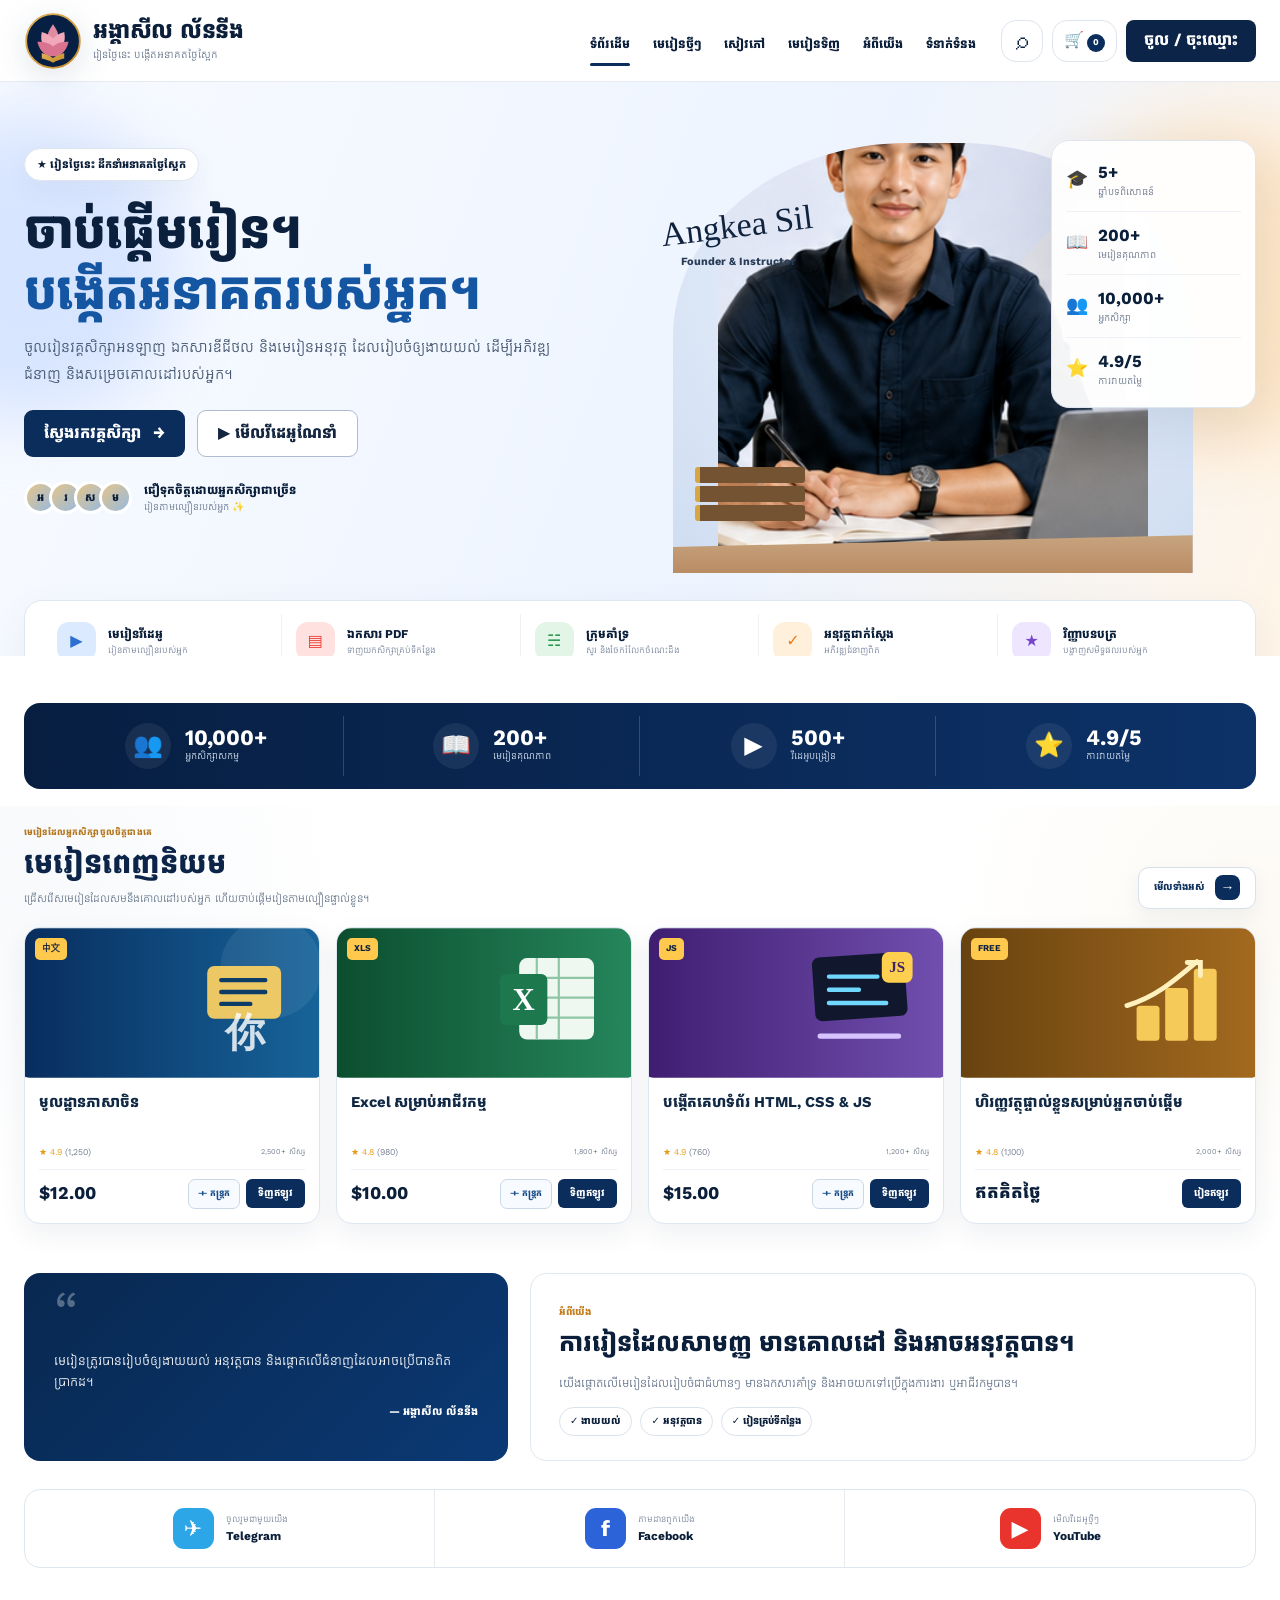
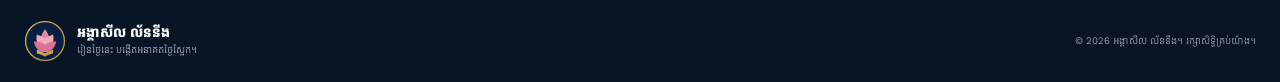
==== commit a8d57734: "Add files via upload" ====
--- a/index.html
+++ b/index.html
@@ -3,9 +3,9 @@
 <head>
   <meta charset="utf-8">
   <meta name="viewport" content="width=device-width, initial-scale=1">
-  <meta name="description" content="អង្គារសិល៍ ឡឺនីង — វគ្គសិក្សាអនឡាញ និងជំនាញអនុវត្ត។">
+  <meta name="description" content="អង្គាសីល ល័ននីង — វគ្គសិក្សាអនឡាញ និងជំនាញអនុវត្ត។">
   <meta name="theme-color" content="#ffffff">
-  <title>អង្គារសិល៍ ឡឺនីង</title>
+  <title>អង្គាសីល ល័ននីង</title>
   <link rel="preconnect" href="https://fonts.googleapis.com">
   <link rel="preconnect" href="https://fonts.gstatic.com" crossorigin>
   <link href="https://fonts.googleapis.com/css2?family=Kantumruy+Pro:wght@400;500;600;700;800&display=swap" rel="stylesheet">
@@ -14,10 +14,10 @@
 <body>
 <header class="site-header" id="home">
   <div class="container nav-wrap">
-    <a class="brand" href="#home" aria-label="អង្គារសិល៍ ឡឺនីង">
-      <img src="assets/logo.svg" alt="ឡូហ្គូ អង្គារសិល៍ ឡឺនីង">
+    <a class="brand" href="#home" aria-label="អង្គាសីល ល័ននីង">
+      <img src="assets/logo.svg" alt="ឡូហ្គូ អង្គាសីល ល័ននីង">
       <span>
-        <strong>អង្គារសិល៍ ឡឺនីង</strong>
+        <strong>អង្គាសីល ល័ននីង</strong>
         <small>រៀនថ្ងៃនេះ បង្កើតអនាគតថ្ងៃស្អែក</small>
       </span>
     </a>
@@ -136,7 +136,7 @@
 
   <section class="lower-content" id="about">
     <div class="container lower-grid">
-      <article class="testimonial"><span>“</span><p>មេរៀនត្រូវបានរៀបចំឲ្យងាយយល់ អនុវត្តបាន និងផ្តោតលើជំនាញដែលអាចប្រើបានពិតប្រាកដ។</p><strong>— អង្គារសិល៍ ឡឺនីង</strong></article>
+      <article class="testimonial"><span>“</span><p>មេរៀនត្រូវបានរៀបចំឲ្យងាយយល់ អនុវត្តបាន និងផ្តោតលើជំនាញដែលអាចប្រើបានពិតប្រាកដ។</p><strong>— អង្គាសីល ល័ននីង</strong></article>
       <article class="about-card"><small>អំពីយើង</small><h2>ការរៀនដែលសាមញ្ញ មានគោលដៅ និងអាចអនុវត្តបាន។</h2><p>យើងផ្តោតលើមេរៀនដែលរៀបចំជាជំហានៗ មានឯកសារគាំទ្រ និងអាចយកទៅប្រើក្នុងការងារ ឬអាជីវកម្មបាន។</p><div class="chips"><span>✓ ងាយយល់</span><span>✓ អនុវត្តបាន</span><span>✓ រៀនគ្រប់ទីកន្លែង</span></div></article>
     </div>
   </section>
@@ -144,70 +144,57 @@
   <section class="social" id="contact"><div class="container social-grid"><a href="#"><b class="telegram">✈</b><span><small>ចូលរួមជាមួយយើង</small><strong>Telegram</strong></span></a><a href="#"><b class="facebook">f</b><span><small>តាមដានពួកយើង</small><strong>Facebook</strong></span></a><a href="#"><b class="youtube">▶</b><span><small>មើលវីដេអូថ្មីៗ</small><strong>YouTube</strong></span></a></div></section>
 </main>
 
-<footer><div class="container footer-wrap"><a class="brand footer-brand" href="#home"><img src="assets/logo.svg" alt=""><span><strong>អង្គារសិល៍ ឡឺនីង</strong><small>រៀនថ្ងៃនេះ បង្កើតអនាគតថ្ងៃស្អែក។</small></span></a><p>© 2026 អង្គារសិល៍ ឡឺនីង។ រក្សាសិទ្ធិគ្រប់យ៉ាង។</p></div></footer>
+<footer><div class="container footer-wrap"><a class="brand footer-brand" href="#home"><img src="assets/logo.svg" alt=""><span><strong>អង្គាសីល ល័ននីង</strong><small>រៀនថ្ងៃនេះ បង្កើតអនាគតថ្ងៃស្អែក។</small></span></a><p>© 2026 អង្គាសីល ល័ននីង។ រក្សាសិទ្ធិគ្រប់យ៉ាង។</p></div></footer>
 
 
 
 <!-- All lessons popup -->
-<div class="modal premium-modal" id="allLessonsModal">
-  <div class="modal-card all-lessons-modal-card">
-    <button data-close="allLessonsModal" aria-label="បិទ">×</button>
-
-    <div class="all-lessons-head">
-      <div>
-        <div class="modal-kicker">មេរៀនវីដេអូ</div>
+<div class="modal premium-modal lessons-library-overlay" id="allLessonsModal">
+  <div class="modal-card all-lessons-modal-card lessons-library-card">
+    <button class="lessons-close-btn" data-close="allLessonsModal" type="button" aria-label="បិទ"><span aria-hidden="true">×</span></button>
+
+    <header class="lessons-library-head">
+      <div class="lessons-head-icon" aria-hidden="true">▶</div>
+      <div class="lessons-head-copy">
+        <div class="modal-kicker">បណ្ណាល័យមេរៀនវីដេអូ</div>
         <h3>មើលមេរៀនទាំងអស់</h3>
-        <p>មេរៀនបន្ថែមត្រូវបានរៀបជាប្រភេទ ដើម្បីឲ្យអ្នកងាយស្វែងរក និងជ្រើសរើស។</p>
-      </div>
-      <div class="video-count-badge">8+ វីដេអូ</div>
-    </div>
-
-    <div class="video-lesson-grid">
-      <article class="video-lesson-card">
-        <div class="video-thumb thumb-blue"><span>▶</span><b>中文</b></div>
-        <div><small>ភាសា</small><strong>ភាសាចិនសម្រាប់អ្នកចាប់ផ្តើម</strong><span>12 មេរៀន</span></div>
-      </article>
-
-      <article class="video-lesson-card">
-        <div class="video-thumb thumb-green"><span>▶</span><b>XLS</b></div>
-        <div><small>អាជីវកម្ម</small><strong>Excel សម្រាប់ការងារ</strong><span>10 មេរៀន</span></div>
-      </article>
-
-      <article class="video-lesson-card">
-        <div class="video-thumb thumb-purple"><span>▶</span><b>JS</b></div>
-        <div><small>បច្ចេកវិទ្យា</small><strong>HTML, CSS និង JavaScript</strong><span>15 មេរៀន</span></div>
-      </article>
-
-      <article class="video-lesson-card">
-        <div class="video-thumb thumb-gold"><span>▶</span><b>FREE</b></div>
-        <div><small>ហិរញ្ញវត្ថុ</small><strong>គ្រប់គ្រងលុយផ្ទាល់ខ្លួន</strong><span>8 មេរៀន</span></div>
-      </article>
-
-      <article class="video-lesson-card">
-        <div class="video-thumb thumb-cyan"><span>▶</span><b>AI</b></div>
-        <div><small>បច្ចេកវិទ្យា</small><strong>មូលដ្ឋាន AI សម្រាប់អ្នកចាប់ផ្តើម</strong><span>9 មេរៀន</span></div>
-      </article>
-
-      <article class="video-lesson-card">
-        <div class="video-thumb thumb-rose"><span>▶</span><b>MK</b></div>
-        <div><small>Marketing</small><strong>Digital Marketing មូលដ្ឋាន</strong><span>11 មេរៀន</span></div>
-      </article>
-
-      <article class="video-lesson-card">
-        <div class="video-thumb thumb-indigo"><span>▶</span><b>WEB</b></div>
-        <div><small>Website</small><strong>បង្កើត Website ដំបូងរបស់អ្នក</strong><span>13 មេរៀន</span></div>
-      </article>
-
-      <article class="video-lesson-card">
-        <div class="video-thumb thumb-orange"><span>▶</span><b>BIZ</b></div>
-        <div><small>អាជីវកម្ម</small><strong>មូលដ្ឋានអាជីវកម្មអនឡាញ</strong><span>10 មេរៀន</span></div>
-      </article>
-    </div>
-
-    <div class="all-lessons-footer">
+        <p>Scroll ចុះក្រោម ឬឡើងលើ ដើម្បីមើលមេរៀនបន្ថែមបានយ៉ាងងាយស្រួល។</p>
+      </div>
+      <div class="video-count-badge">12+ មេរៀន</div>
+    </header>
+
+    <div class="lessons-scroll-shell">
+      <div class="lessons-scroll-shadow lessons-shadow-top" id="lessonsShadowTop"></div>
+
+      <div class="lessons-scroll-area" id="lessonsScrollArea">
+        <div class="video-lesson-grid">
+          <article class="video-lesson-card"><div class="video-thumb thumb-blue"><span>▶</span><b>中文</b></div><div class="video-card-copy"><small>ភាសា</small><strong>ភាសាចិនសម្រាប់អ្នកចាប់ផ្តើម</strong><span>12 មេរៀន • វីដេអូ</span></div><button class="lesson-open-btn" type="button">→</button></article>
+          <article class="video-lesson-card"><div class="video-thumb thumb-green"><span>▶</span><b>XLS</b></div><div class="video-card-copy"><small>អាជីវកម្ម</small><strong>Excel សម្រាប់ការងារ</strong><span>10 មេរៀន • វីដេអូ</span></div><button class="lesson-open-btn" type="button">→</button></article>
+          <article class="video-lesson-card"><div class="video-thumb thumb-purple"><span>▶</span><b>JS</b></div><div class="video-card-copy"><small>បច្ចេកវិទ្យា</small><strong>HTML, CSS និង JavaScript</strong><span>15 មេរៀន • វីដេអូ</span></div><button class="lesson-open-btn" type="button">→</button></article>
+          <article class="video-lesson-card"><div class="video-thumb thumb-gold"><span>▶</span><b>FREE</b></div><div class="video-card-copy"><small>ហិរញ្ញវត្ថុ</small><strong>គ្រប់គ្រងលុយផ្ទាល់ខ្លួន</strong><span>8 មេរៀន • វីដេអូ</span></div><button class="lesson-open-btn" type="button">→</button></article>
+          <article class="video-lesson-card"><div class="video-thumb thumb-cyan"><span>▶</span><b>AI</b></div><div class="video-card-copy"><small>បច្ចេកវិទ្យា</small><strong>មូលដ្ឋាន AI សម្រាប់អ្នកចាប់ផ្តើម</strong><span>9 មេរៀន • វីដេអូ</span></div><button class="lesson-open-btn" type="button">→</button></article>
+          <article class="video-lesson-card"><div class="video-thumb thumb-rose"><span>▶</span><b>MK</b></div><div class="video-card-copy"><small>Marketing</small><strong>Digital Marketing មូលដ្ឋាន</strong><span>11 មេរៀន • វីដេអូ</span></div><button class="lesson-open-btn" type="button">→</button></article>
+          <article class="video-lesson-card"><div class="video-thumb thumb-indigo"><span>▶</span><b>WEB</b></div><div class="video-card-copy"><small>Website</small><strong>បង្កើត Website ដំបូងរបស់អ្នក</strong><span>13 មេរៀន • វីដេអូ</span></div><button class="lesson-open-btn" type="button">→</button></article>
+          <article class="video-lesson-card"><div class="video-thumb thumb-orange"><span>▶</span><b>BIZ</b></div><div class="video-card-copy"><small>អាជីវកម្ម</small><strong>មូលដ្ឋានអាជីវកម្មអនឡាញ</strong><span>10 មេរៀន • វីដេអូ</span></div><button class="lesson-open-btn" type="button">→</button></article>
+          <article class="video-lesson-card"><div class="video-thumb thumb-navy"><span>▶</span><b>CV</b></div><div class="video-card-copy"><small>ការងារ</small><strong>រៀបចំ CV និង Portfolio</strong><span>7 មេរៀន • វីដេអូ</span></div><button class="lesson-open-btn" type="button">→</button></article>
+          <article class="video-lesson-card"><div class="video-thumb thumb-teal"><span>▶</span><b>SM</b></div><div class="video-card-copy"><small>Social Media</small><strong>បង្កើត Content សម្រាប់ Social Media</strong><span>12 មេរៀន • វីដេអូ</span></div><button class="lesson-open-btn" type="button">→</button></article>
+          <article class="video-lesson-card"><div class="video-thumb thumb-red"><span>▶</span><b>YT</b></div><div class="video-card-copy"><small>YouTube</small><strong>ចាប់ផ្តើម Channel និងវីដេអូ</strong><span>10 មេរៀន • វីដេអូ</span></div><button class="lesson-open-btn" type="button">→</button></article>
+          <article class="video-lesson-card"><div class="video-thumb thumb-violet"><span>▶</span><b>DS</b></div><div class="video-card-copy"><small>Design</small><strong>មូលដ្ឋាន Design សម្រាប់អ្នកចាប់ផ្តើម</strong><span>9 មេរៀន • វីដេអូ</span></div><button class="lesson-open-btn" type="button">→</button></article>
+        </div>
+      </div>
+
+      <div class="lessons-scroll-shadow lessons-shadow-bottom" id="lessonsShadowBottom"></div>
+
+      <div class="lessons-scroll-controls">
+        <button id="lessonsScrollUp" class="lessons-scroll-btn" type="button" aria-label="Scroll ឡើង"><span>↑</span><small>ឡើង</small></button>
+        <button id="lessonsScrollDown" class="lessons-scroll-btn primary" type="button" aria-label="Scroll ចុះ"><span>↓</span><small>ចុះ</small></button>
+      </div>
+    </div>
+
+    <footer class="all-lessons-footer">
       <span>មេរៀនថ្មីៗនឹងត្រូវបានបន្ថែមជាបន្តបន្ទាប់។</span>
       <a href="#courses" data-close-link="allLessonsModal">ត្រឡប់ទៅមេរៀនពេញនិយម</a>
-    </div>
+    </footer>
   </div>
 </div>
 
--- a/style.css
+++ b/style.css
@@ -1746,3 +1746,138 @@
     display:none;
   }
 }
+
+
+/* ============================================================
+   v1.9 — All Lessons scroll library
+   ============================================================ */
+.lessons-library-overlay{padding:18px}
+.lessons-library-card{
+  width:min(940px,calc(100vw - 36px))!important;
+  max-width:940px!important;
+  height:min(760px,calc(100vh - 36px));
+  max-height:760px!important;
+  padding:0!important;
+  overflow:hidden!important;
+  border-radius:26px!important;
+  background:#f8fbff!important;
+  border:1px solid #fff!important;
+  box-shadow:0 42px 120px rgba(0,21,49,.42)!important;
+  text-align:left!important;
+  display:grid;
+  grid-template-rows:auto minmax(0,1fr) auto;
+}
+.lessons-library-card,.lessons-library-card *{
+  font-family:"Kantumruy Pro",system-ui,sans-serif;
+  word-break:normal;overflow-wrap:break-word;hyphens:none;line-break:auto;
+}
+.lessons-library-card>.lessons-close-btn{
+  position:absolute!important;right:17px!important;top:17px!important;z-index:30!important;
+  width:42px!important;height:42px!important;min-width:42px!important;padding:0!important;
+  border:1px solid #dce5ee!important;border-radius:50%!important;
+  display:grid!important;place-items:center!important;background:#f2f6fa!important;
+  color:#536477!important;cursor:pointer!important;font-size:0!important;
+}
+.lessons-close-btn span{font-family:Arial,sans-serif!important;font-size:27px!important;line-height:1!important}
+.lessons-library-head{
+  display:grid;grid-template-columns:62px minmax(0,1fr) auto;gap:15px;align-items:center;
+  padding:25px 75px 21px 25px;
+  background:radial-gradient(circle at 92% 0,rgba(239,193,110,.22),transparent 30%),
+             linear-gradient(135deg,#fff 0%,#f7fbff 62%,#fff9ef 100%);
+  border-bottom:1px solid #e3eaf1;
+}
+.lessons-head-icon{
+  width:62px;height:62px;border-radius:18px;display:grid;place-items:center;color:#fff;
+  background:linear-gradient(145deg,#0b2d5c,#1761a8);
+  box-shadow:0 12px 30px rgba(11,45,92,.20);font-size:20px;
+}
+.lessons-head-copy{min-width:0}
+.lessons-head-copy .modal-kicker{padding:5px 9px;margin-bottom:4px}
+.lessons-head-copy h3{margin:0;color:#0b2d5c;font-size:27px;line-height:1.4;font-weight:800}
+.lessons-head-copy p{margin:4px 0 0;color:#64758a;font-size:10.5px;line-height:1.75;max-width:650px}
+.lessons-library-head .video-count-badge{
+  min-width:90px;height:36px;border-radius:999px;border:1px solid #d6e1ed;background:#fff;
+  color:#17508d;display:grid;place-items:center;font-size:8.5px;font-weight:800;
+}
+.lessons-scroll-shell{position:relative;min-height:0;background:#f6f9fc}
+.lessons-scroll-area{
+  height:100%;overflow-y:auto;overflow-x:hidden;overscroll-behavior:contain;scroll-behavior:smooth;
+  padding:18px 82px 20px 20px;scrollbar-width:thin;scrollbar-color:#8ba6c1 #eaf0f6;
+}
+.lessons-scroll-area::-webkit-scrollbar{width:9px}
+.lessons-scroll-area::-webkit-scrollbar-track{background:#eaf0f6;border-radius:999px}
+.lessons-scroll-area::-webkit-scrollbar-thumb{
+  background:linear-gradient(#96adc5,#6f8dab);border:2px solid #eaf0f6;border-radius:999px
+}
+.lessons-scroll-area .video-lesson-grid{display:grid;grid-template-columns:repeat(2,minmax(0,1fr));gap:11px}
+.lessons-scroll-area .video-lesson-card{
+  display:grid;grid-template-columns:112px minmax(0,1fr) 34px;gap:11px;align-items:center;
+  min-height:96px;padding:9px;border:1px solid #dfe7ef;border-radius:16px;background:#fff;
+  box-shadow:0 7px 22px rgba(11,45,92,.055);transition:.2s ease;
+}
+.lessons-scroll-area .video-lesson-card:hover{
+  transform:translateY(-2px);border-color:#c3d5e7;box-shadow:0 14px 30px rgba(11,45,92,.11)
+}
+.lessons-scroll-area .video-thumb{height:76px;border-radius:12px}
+.video-card-copy{display:grid;min-width:0}
+.video-card-copy small{color:#b4761d;font-size:7.5px;font-weight:800}
+.video-card-copy strong{margin:2px 0 3px;color:#142c48;font-size:11px;line-height:1.55;font-weight:800}
+.video-card-copy>span{color:#738196;font-size:8.5px}
+.lesson-open-btn{
+  width:31px!important;height:31px!important;min-width:31px!important;padding:0!important;
+  border-radius:9px!important;border:1px solid #d9e4ee!important;background:#f4f8fc!important;
+  color:#195a9e!important;display:grid!important;place-items:center!important;
+  font-family:Arial,sans-serif!important;font-size:14px!important;cursor:pointer!important
+}
+.lesson-open-btn:hover{background:#0b2d5c!important;color:#fff!important;border-color:#0b2d5c!important}
+.thumb-navy{background:linear-gradient(135deg,#0a294e,#174f83)}
+.thumb-teal{background:linear-gradient(135deg,#0c5e59,#1d948a)}
+.thumb-red{background:linear-gradient(135deg,#8a2424,#ca4545)}
+.thumb-violet{background:linear-gradient(135deg,#522271,#8a4aad)}
+.lessons-scroll-controls{
+  position:absolute;right:18px;top:50%;transform:translateY(-50%);z-index:15;display:grid;gap:8px
+}
+.lessons-scroll-btn{
+  width:49px;min-height:56px;padding:6px 4px;border:1px solid #d4e0eb;border-radius:15px;
+  background:rgba(255,255,255,.97);color:#244767;display:grid;place-items:center;align-content:center;
+  gap:1px;cursor:pointer;box-shadow:0 9px 24px rgba(10,43,79,.12);transition:.2s ease
+}
+.lessons-scroll-btn span{font-family:Arial,sans-serif;font-size:21px;line-height:1}
+.lessons-scroll-btn small{font-size:7.5px;font-weight:800}
+.lessons-scroll-btn.primary{background:linear-gradient(145deg,#0b2d5c,#155a9c);color:#fff;border-color:#0b2d5c}
+.lessons-scroll-btn:disabled{opacity:.32;cursor:not-allowed}
+.lessons-scroll-shadow{
+  position:absolute;left:0;right:70px;height:24px;z-index:8;pointer-events:none;opacity:0;transition:.2s
+}
+.lessons-shadow-top{top:0;background:linear-gradient(180deg,rgba(31,58,88,.12),transparent)}
+.lessons-shadow-bottom{bottom:0;background:linear-gradient(0deg,rgba(31,58,88,.12),transparent)}
+.lessons-scroll-shadow.visible{opacity:1}
+.lessons-library-card .all-lessons-footer{
+  margin:0;padding:12px 22px;border-radius:0;border-top:1px solid #e4eaf1;background:#fff
+}
+.lessons-library-card .all-lessons-footer a{
+  padding:6px 10px;border-radius:8px;background:#edf4fb;color:#15589b
+}
+@media(max-width:760px){
+  .lessons-library-overlay{padding:8px}
+  .lessons-library-card{width:calc(100vw - 16px)!important;height:calc(100vh - 16px);max-height:calc(100vh - 16px)!important;border-radius:20px!important}
+  .lessons-library-head{grid-template-columns:48px 1fr;padding:18px 60px 16px 16px;gap:10px}
+  .lessons-head-icon{width:48px;height:48px;border-radius:14px}
+  .lessons-head-copy h3{font-size:20px}
+  .lessons-head-copy p{font-size:9px}
+  .lessons-library-head .video-count-badge{display:none}
+  .lessons-scroll-area{padding:12px 60px 16px 12px}
+  .lessons-scroll-area .video-lesson-grid{grid-template-columns:1fr}
+  .lessons-scroll-controls{right:9px}
+  .lessons-scroll-btn{width:43px;min-height:52px;border-radius:13px}
+  .lessons-scroll-shadow{right:55px}
+}
+@media(max-width:480px){
+  .lessons-library-head{grid-template-columns:1fr}
+  .lessons-head-icon{display:none}
+  .lessons-head-copy h3{font-size:18px}
+  .lessons-scroll-area .video-lesson-card{grid-template-columns:88px minmax(0,1fr) 30px;gap:8px}
+  .lessons-scroll-area .video-thumb{height:66px}
+  .video-card-copy strong{font-size:10px}
+  .lessons-library-card .all-lessons-footer{align-items:flex-start;flex-direction:column;gap:5px}
+}
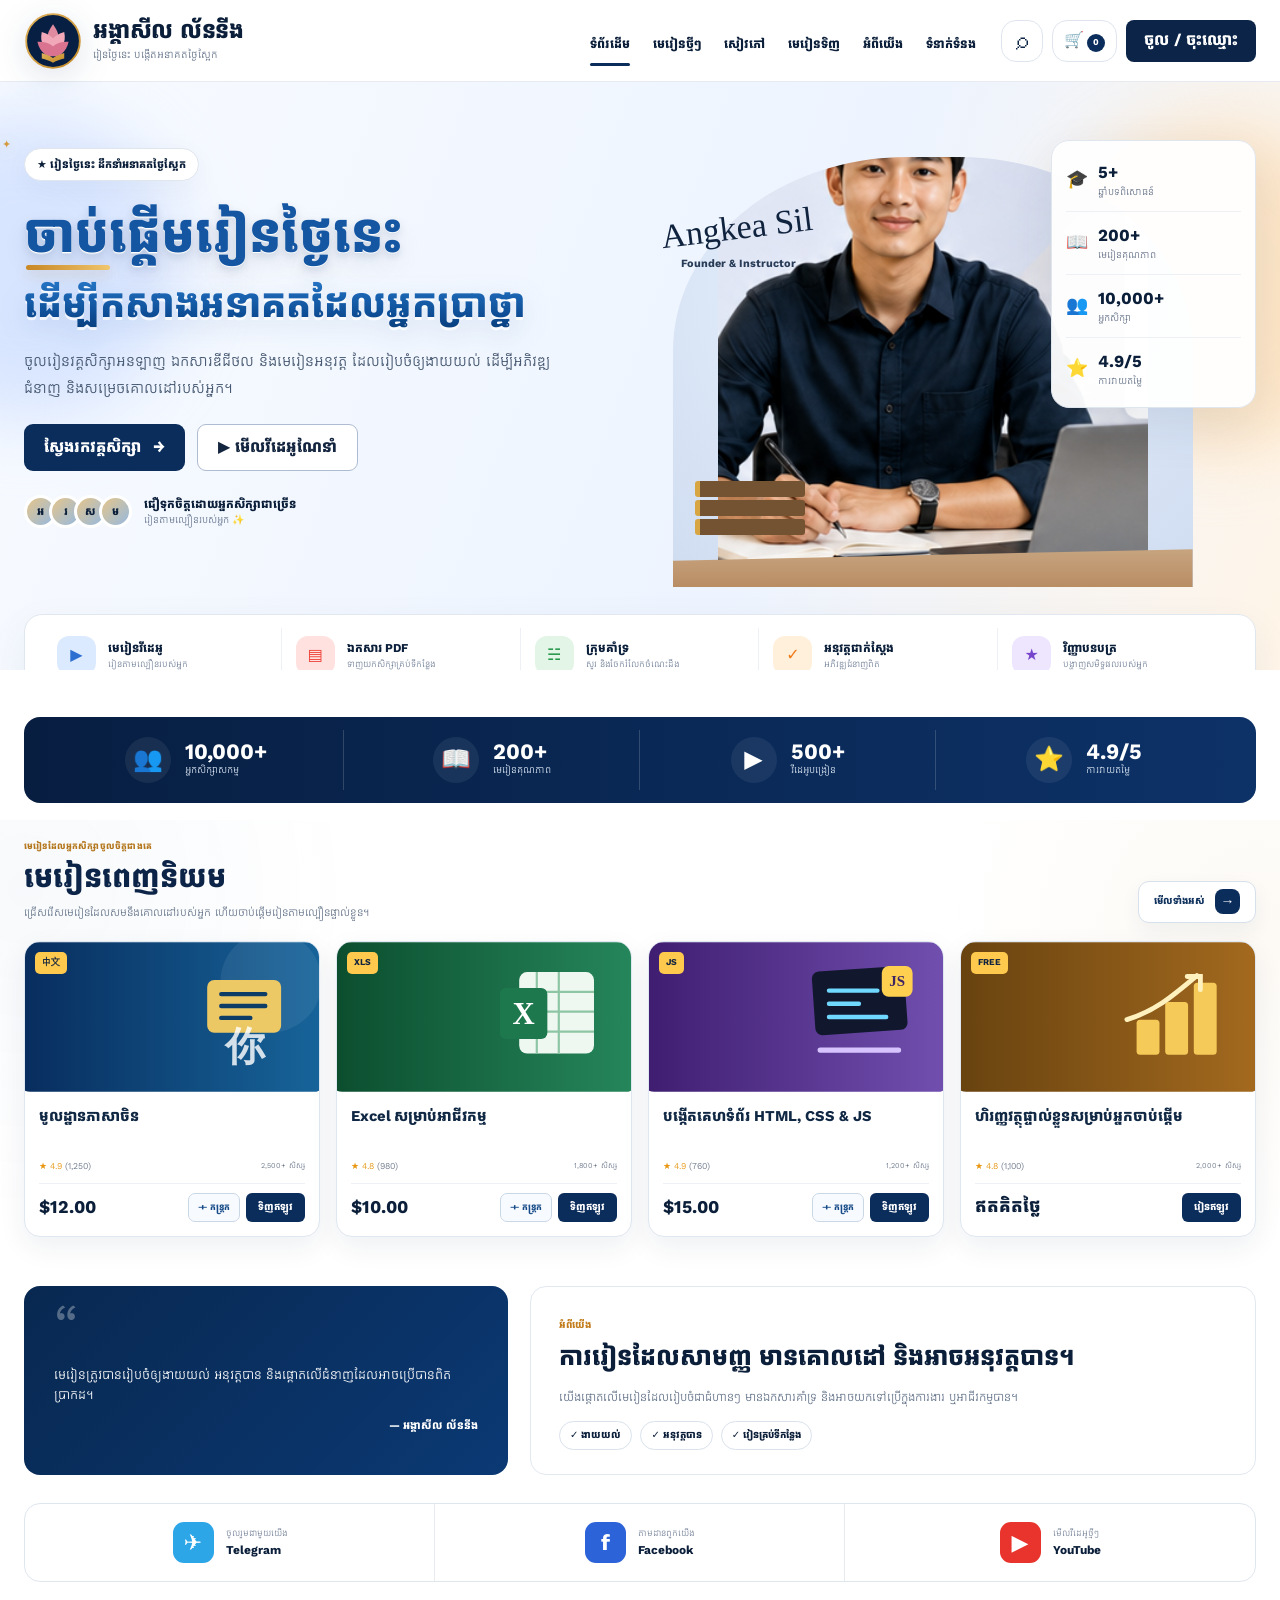
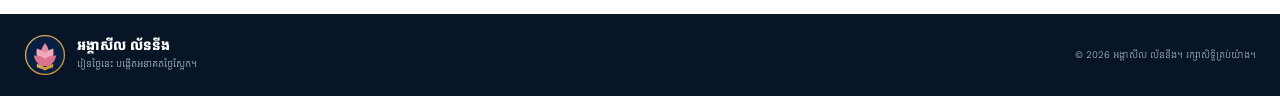
==== commit a545b5fc: "Add files via upload" ====
--- a/index.html
+++ b/index.html
@@ -28,7 +28,7 @@
       <a href="#" id="ebooksBtn">សៀវភៅ</a>
       <a href="my-courses.html">មេរៀនទិញ</a>
       <a href="#about">អំពីយើង</a>
-      <a href="#contact">ទំនាក់ទំនង</a>
+      <a href="#" id="contactBtn">ទំនាក់ទំនង</a>
     </nav>
     <div class="nav-actions">
       <button class="round-btn" id="searchBtn" aria-label="ស្វែងរក">⌕</button>
@@ -45,7 +45,10 @@
     <div class="container hero-grid">
       <div class="hero-copy">
         <div class="hero-pill">★ រៀនថ្ងៃនេះ ដឹកនាំអនាគតថ្ងៃស្អែក</div>
-        <h1>ចាប់ផ្តើមរៀន។<br><span>បង្កើតអនាគតរបស់អ្នក។</span></h1>
+        <h1 class="hero-5d-title">
+          <span class="hero-line hero-line-main">ចាប់ផ្តើមរៀនថ្ងៃនេះ</span>
+          <span class="hero-line hero-line-accent">ដើម្បីកសាងអនាគតដែលអ្នកប្រាថ្នា</span>
+        </h1>
         <p>ចូលរៀនវគ្គសិក្សាអនឡាញ ឯកសារឌីជីថល និងមេរៀនអនុវត្ត ដែលរៀបចំឲ្យងាយយល់ ដើម្បីអភិវឌ្ឍជំនាញ និងសម្រេចគោលដៅរបស់អ្នក។</p>
         <div class="hero-buttons">
           <a class="primary-btn" href="#courses">ស្វែងរកវគ្គសិក្សា <span>→</span></a>
@@ -239,6 +242,50 @@
 </div>
 
 
+
+<!-- Contact popup -->
+<div class="modal premium-modal contact-overlay" id="contactModal">
+  <div class="modal-card contact-modal-card">
+    <button class="contact-close-btn" data-close="contactModal" type="button" aria-label="បិទ"><span aria-hidden="true">×</span></button>
+
+    <div class="contact-modal-head">
+      <div class="contact-head-mark">✦</div>
+      <div>
+        <div class="modal-kicker">ទំនាក់ទំនង</div>
+        <h3>ជ្រើសរើសវិធីទំនាក់ទំនង</h3>
+        <p>អ្នកអាចទាក់ទងតាមលេខទូរស័ព្ទ ឬ Telegram។ ព័ត៌មានពិតអាចបញ្ចូលនៅក្នុងកន្លែងខាងក្រោមបាន។</p>
+      </div>
+    </div>
+
+    <div class="contact-choice-grid">
+      <button class="contact-choice contact-phone" type="button" data-contact-placeholder="phone">
+        <div class="contact-choice-icon">☎</div>
+        <div class="contact-choice-copy">
+          <small>លេខទូរស័ព្ទ</small>
+          <strong id="contactPhoneText">បញ្ចូលលេខទូរស័ព្ទនៅទីនេះ</strong>
+          <span>ចុចដើម្បីហៅទូរស័ព្ទ</span>
+        </div>
+        <b>→</b>
+      </button>
+
+      <button class="contact-choice contact-telegram" type="button" data-contact-placeholder="telegram">
+        <div class="contact-choice-icon">✈</div>
+        <div class="contact-choice-copy">
+          <small>Telegram</small>
+          <strong id="contactTelegramText">បញ្ចូល Telegram Username នៅទីនេះ</strong>
+          <span>ចុចដើម្បីបើក Telegram</span>
+        </div>
+        <b>→</b>
+      </button>
+    </div>
+
+    <div class="contact-modal-note">
+      <span>💡</span>
+      <p>កំណែនេះបានរៀបកន្លែងទំនាក់ទំនងរួច។ អ្នកអាចប្តូរទៅលេខ និង Telegram ពិតបានពេលណាក៏បាន។</p>
+    </div>
+  </div>
+</div>
+
 <!-- Shopping cart popup -->
 <div class="modal premium-modal cart-overlay" id="cartModal">
   <div class="modal-card cart-modal-card">
--- a/style.css
+++ b/style.css
@@ -1881,3 +1881,272 @@
   .video-card-copy strong{font-size:10px}
   .lessons-library-card .all-lessons-footer{align-items:flex-start;flex-direction:column;gap:5px}
 }
+
+
+/* ============================================================
+   v2.0 — 5D Hero typography + Contact popup
+   ============================================================ */
+.hero-copy{
+  position:relative;
+  z-index:3;
+}
+.hero-5d-title{
+  margin:20px 0 15px !important;
+  display:grid;
+  gap:3px;
+  max-width:650px;
+  font-family:"Kantumruy Pro",system-ui,sans-serif !important;
+  line-height:1.28 !important;
+  letter-spacing:0 !important;
+  word-break:normal !important;
+  overflow-wrap:normal !important;
+}
+.hero-5d-title .hero-line{
+  display:block;
+  width:max-content;
+  max-width:100%;
+  position:relative;
+  font-weight:800;
+  text-wrap:balance;
+  word-break:normal;
+  overflow-wrap:break-word;
+}
+.hero-line-main{
+  font-size:53px;
+  color:#082851;
+  text-shadow:
+    0 1px 0 #ffffff,
+    0 2px 0 #d7e1ee,
+    0 4px 8px rgba(5,37,78,.13),
+    0 12px 26px rgba(5,37,78,.10);
+}
+.hero-line-main:after{
+  content:"";
+  position:absolute;
+  left:2px;
+  bottom:-1px;
+  width:84px;
+  height:5px;
+  border-radius:99px;
+  background:linear-gradient(90deg,#c88724,#f1c66d);
+  box-shadow:0 5px 13px rgba(193,126,27,.22);
+}
+.hero-line-accent{
+  margin-top:8px;
+  padding-bottom:3px;
+  font-size:39px;
+  color:#155aa6;
+  background:linear-gradient(180deg,#2372c2 5%,#0e4f98 62%,#083b77 100%);
+  -webkit-background-clip:text;
+  background-clip:text;
+  -webkit-text-fill-color:transparent;
+  filter:drop-shadow(0 3px 0 rgba(255,255,255,.7)) drop-shadow(0 8px 14px rgba(15,78,145,.13));
+}
+.hero-5d-title:before{
+  content:"✦";
+  position:absolute;
+  left:-22px;
+  top:20px;
+  color:#d49b3e;
+  font-size:11px;
+  filter:drop-shadow(0 4px 8px rgba(192,127,29,.25));
+}
+
+/* Contact modal */
+.contact-overlay{
+  padding:18px;
+  background:
+    radial-gradient(circle at 16% 15%,rgba(44,96,162,.34),transparent 30%),
+    radial-gradient(circle at 88% 82%,rgba(214,158,61,.30),transparent 28%),
+    rgba(4,20,42,.72);
+}
+.contact-modal-card{
+  width:min(700px,calc(100vw - 36px)) !important;
+  max-width:700px !important;
+  padding:0 !important;
+  overflow:hidden !important;
+  border-radius:26px !important;
+  text-align:left !important;
+  border:1px solid rgba(255,255,255,.95) !important;
+  background:#fff !important;
+  box-shadow:0 40px 110px rgba(0,19,47,.40) !important;
+}
+.contact-modal-card,
+.contact-modal-card *{
+  font-family:"Kantumruy Pro",system-ui,sans-serif;
+  word-break:normal;
+  overflow-wrap:break-word;
+  hyphens:none;
+}
+.contact-modal-card > .contact-close-btn{
+  position:absolute !important;
+  right:16px !important;
+  top:16px !important;
+  z-index:20 !important;
+  width:42px !important;
+  height:42px !important;
+  min-width:42px !important;
+  padding:0 !important;
+  border:1px solid #dce5ee !important;
+  border-radius:50% !important;
+  background:#f1f5f9 !important;
+  color:#526275 !important;
+  display:grid !important;
+  place-items:center !important;
+  cursor:pointer !important;
+  font-size:0 !important;
+}
+.contact-close-btn span{
+  font-family:Arial,sans-serif !important;
+  font-size:27px !important;
+  line-height:1 !important;
+}
+.contact-modal-head{
+  display:grid;
+  grid-template-columns:66px 1fr;
+  gap:15px;
+  align-items:center;
+  padding:28px 72px 23px 26px;
+  background:
+    radial-gradient(circle at 92% 0,rgba(241,198,117,.26),transparent 34%),
+    linear-gradient(135deg,#f7fbff 0%,#fff 62%,#fff9ef 100%);
+  border-bottom:1px solid #e5ebf2;
+}
+.contact-head-mark{
+  width:66px;
+  height:66px;
+  border-radius:20px;
+  display:grid;
+  place-items:center;
+  color:#fff;
+  font-size:25px;
+  background:linear-gradient(145deg,#0a2b57,#1761a8);
+  box-shadow:0 13px 30px rgba(10,48,91,.22),inset 0 1px 0 rgba(255,255,255,.18);
+}
+.contact-modal-head h3{
+  margin:6px 0 3px;
+  color:#0b2d5c;
+  font-size:27px;
+  line-height:1.42;
+  font-weight:800;
+}
+.contact-modal-head p{
+  margin:0;
+  color:#68778b;
+  font-size:10.5px;
+  line-height:1.8;
+}
+.contact-choice-grid{
+  display:grid;
+  grid-template-columns:1fr 1fr;
+  gap:13px;
+  padding:22px 22px 15px;
+  background:#f8fafc;
+}
+.contact-choice{
+  min-width:0;
+  min-height:126px;
+  padding:15px;
+  border:1px solid #dfe7ef;
+  border-radius:18px;
+  background:#fff;
+  display:grid;
+  grid-template-columns:50px minmax(0,1fr) 28px;
+  align-items:center;
+  gap:11px;
+  color:#142d49;
+  text-align:left;
+  cursor:pointer;
+  box-shadow:0 8px 25px rgba(10,45,84,.06);
+  transition:.22s ease;
+}
+.contact-choice:hover{
+  transform:translateY(-3px);
+  border-color:#bfd2e5;
+  box-shadow:0 16px 36px rgba(10,45,84,.12);
+}
+.contact-choice-icon{
+  width:50px;
+  height:50px;
+  border-radius:15px;
+  display:grid;
+  place-items:center;
+  font-family:Arial,sans-serif;
+  font-size:23px;
+  color:#fff;
+}
+.contact-phone .contact-choice-icon{
+  background:linear-gradient(145deg,#0f7b61,#23a67f);
+}
+.contact-telegram .contact-choice-icon{
+  background:linear-gradient(145deg,#167fc0,#2ca9e8);
+}
+.contact-choice-copy{
+  display:grid;
+  min-width:0;
+}
+.contact-choice-copy small{
+  color:#b5791d;
+  font-size:8.5px;
+  font-weight:800;
+}
+.contact-choice-copy strong{
+  margin:3px 0;
+  color:#112d4c;
+  font-size:12px;
+  line-height:1.55;
+}
+.contact-choice-copy span{
+  color:#748296;
+  font-size:8.5px;
+}
+.contact-choice > b{
+  width:27px;
+  height:27px;
+  border-radius:8px;
+  display:grid;
+  place-items:center;
+  background:#eef4fa;
+  color:#1a5b9e;
+  font-family:Arial,sans-serif;
+  font-size:14px;
+}
+.contact-modal-note{
+  display:flex;
+  gap:9px;
+  align-items:flex-start;
+  margin:0 22px 22px;
+  padding:10px 12px;
+  border:1px solid #f0dfbd;
+  border-radius:12px;
+  background:#fff8ea;
+}
+.contact-modal-note span{
+  font-size:14px;
+}
+.contact-modal-note p{
+  margin:0;
+  color:#89642b;
+  font-size:8.5px;
+  line-height:1.7;
+}
+
+@media(max-width:720px){
+  .hero-line-main{font-size:38px}
+  .hero-line-accent{font-size:28px}
+  .hero-5d-title{gap:0}
+  .contact-modal-head{grid-template-columns:50px 1fr;padding:22px 58px 18px 18px}
+  .contact-head-mark{width:50px;height:50px;border-radius:15px;font-size:20px}
+  .contact-modal-head h3{font-size:20px}
+  .contact-choice-grid{grid-template-columns:1fr;padding:14px}
+  .contact-choice{min-height:105px}
+  .contact-modal-note{margin:0 14px 14px}
+}
+@media(max-width:460px){
+  .hero-line-main{font-size:33px}
+  .hero-line-accent{font-size:25px}
+  .contact-modal-head{grid-template-columns:1fr}
+  .contact-head-mark{display:none}
+  .contact-choice{grid-template-columns:46px minmax(0,1fr) 26px;padding:12px}
+  .contact-choice-icon{width:46px;height:46px}
+}
